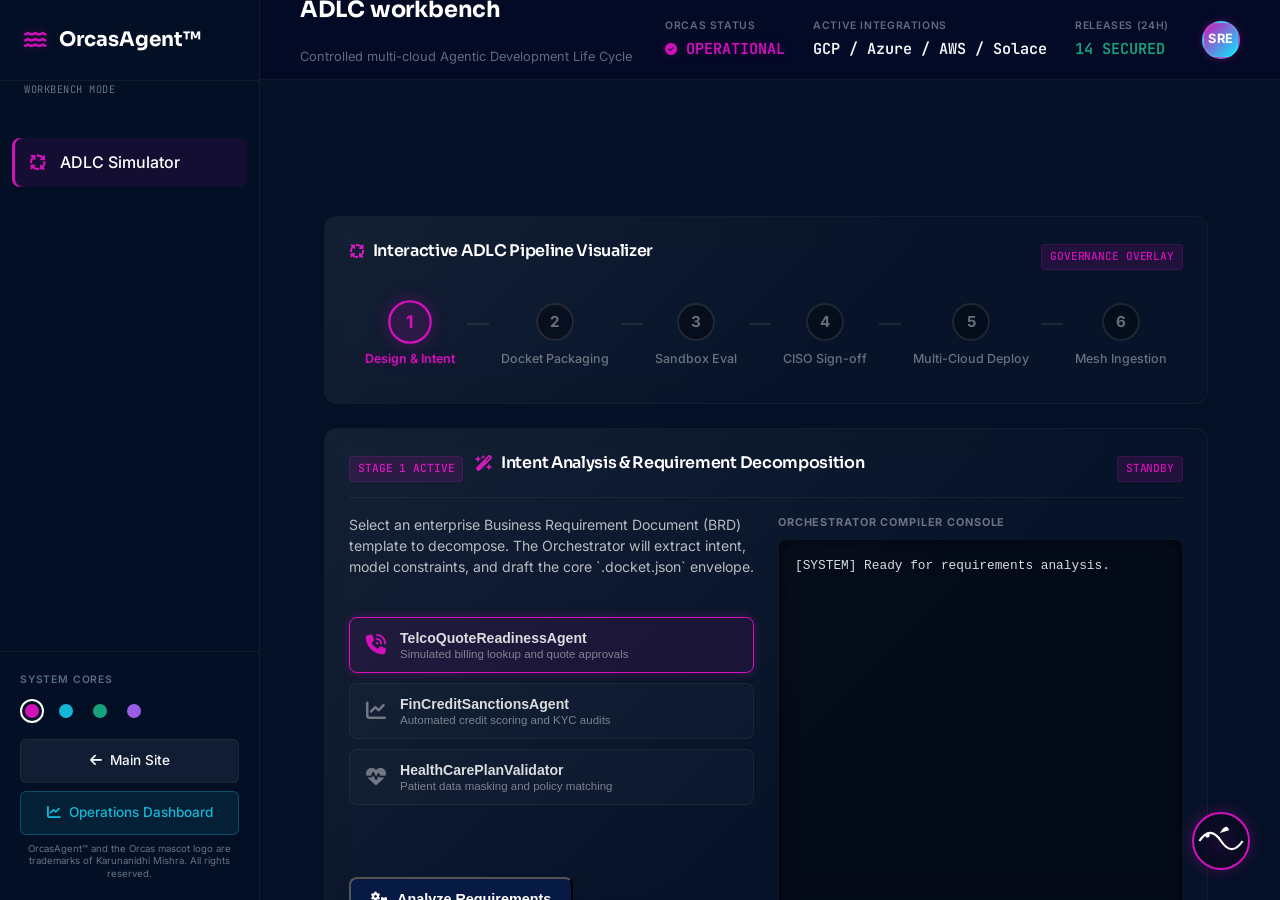
==== adlc.html @ 0b39aa88 "feat: decouple ADLC into dedicated workbench page, restore 7-tab operational dashboard, streamline m" ====
<!DOCTYPE html>
<html lang="en">
<head>
    <meta charset="UTF-8">
    <meta name="viewport" content="width=device-width, initial-scale=1.0">
    <title>OrcasAgent&trade; | ADLC Lifecycle Workbench</title>
    <meta name="description" content="ADLC Lifecycle Workbench governed by OrcasAgent&trade;">
    
    <script type="application/ld+json">
    {
      "@context": "https://schema.org",
      "@type": "Brand",
      "name": "OrcasAgent",
      "logo": "https://orcasagent.ai/logo/orcas-cute.svg",
      "slogan": "Governed enterprise agent operations from intent to outcome.",
      "brand": {
        "@type": "Brand",
        "name": "OrcasAgent"
      },
      "award": "Trademark claimed by Karunanidhi Mishra",
      "proprietaryName": "OrcasAgent",
      "owner": {
        "@type": "Person",
        "name": "Karunanidhi Mishra",
        "address": {
          "@type": "PostalAddress",
          "streetAddress": "1713 Pelha Dr",
          "addressLocality": "Aubrey",
          "addressRegion": "TX",
          "postalCode": "76227",
          "addressCountry": "US"
        }
      }
    }
    </script>
    <!-- Preconnect for Performance Optimization -->
    <link rel="preconnect" href="https://fonts.googleapis.com">
    <link rel="preconnect" href="https://fonts.gstatic.com" crossorigin>
    <link href="https://fonts.googleapis.com/css2?family=Inter:wght@300;400;500;600;700&family=JetBrains+Mono:wght@400;500;600&family=Sora:wght@400;500;600;700&display=swap" rel="stylesheet">
    
    <!-- Style Sheets -->
    <link rel="stylesheet" href="styles.css">
    <link rel="stylesheet" href="dashboard.css">
    
    <!-- FontAwesome Icons for Dashboard Navigation -->
    <link rel="stylesheet" href="https://cdnjs.cloudflare.com/ajax/libs/font-awesome/6.4.0/css/all.min.css">
</head>
<body class="dashboard-body theme-cyberpunk">
    
    <!-- Dashboard Layout Grid -->
    <div class="dashboard-layout">
        
        <!-- Sidebar overlay for mobile dismissal -->
        <div class="sidebar-overlay" id="sidebar-overlay"></div>
        
        <!-- Global Sidebar (Left) -->
        <nav class="dashboard-sidebar" id="dashboard-sidebar">
            <div class="sidebar-brand">
                <i class="fa-solid fa-water animate-pulse"></i>
                <span>OrcasAgent&trade;</span>
            </div>
            
            <div class="sidebar-context-label" style="padding: 0 1.5rem; font-size: 0.65rem; color: #6b7280; font-family: var(--font-mono); letter-spacing: 0.05em; margin-bottom: 1rem; text-transform: uppercase;">WORKBENCH MODE</div>

            <ul class="sidebar-nav">
                <li class="nav-item active" data-tab="adlc">
                    <i class="fa-solid fa-arrows-spin animate-spin-slow"></i>
                    <span>ADLC Simulator</span>
                </li>
            </ul>

            <div class="sidebar-footer">
                <div class="theme-selector-label">SYSTEM CORES</div>
                <div class="theme-selector">
                    <button class="theme-btn active" data-theme="theme-cyberpunk" title="Cyberpunk"><span style="background: #D112BA"></span></button>
                    <button class="theme-btn" data-theme="theme-azure" title="Azure"><span style="background: #12B8D7"></span></button>
                    <button class="theme-btn" data-theme="theme-emerald" title="Emerald"><span style="background: #16A37B"></span></button>
                    <button class="theme-btn" data-theme="theme-twilight" title="Twilight"><span style="background: #9B5DE5"></span></button>
                </div>
                <a href="index.html" class="btn-return" style="margin-bottom: 0.5rem;"><i class="fa-solid fa-arrow-left"></i> Main Site</a>
                <a href="dashboard.html" class="btn-return" style="margin-bottom: 0.5rem; background: rgba(18, 184, 215, 0.1); border-color: rgba(18, 184, 215, 0.3); color: var(--color-cyan-500) !important;"><i class="fa-solid fa-chart-line"></i> Operations Dashboard</a>
                <div style="font-size: 0.6rem; color: #6b7280; text-align: center; margin-top: 0.5rem; line-height: 1.3;">
                    OrcasAgent™ and the Orcas mascot logo are trademarks of Karunanidhi Mishra. All rights reserved.
                </div>
            </div>
        </nav>

        <!-- Main Content Area -->
        <main class="dashboard-main">
            
            <!-- Telemetry Header -->
            <header class="dashboard-header">
                <div class="header-left-group">
                    <!-- Hamburger toggle button for mobile/tablet drawer -->
                    <button class="sidebar-toggle" id="sidebar-toggle-btn" aria-label="Toggle Navigation Menu">
                        <i class="fa-solid fa-bars"></i>
                    </button>
                    
                    <div class="header-title">
                        <h1 id="active-tab-title">ADLC workbench</h1>
                        <p id="active-tab-desc">Controlled multi-cloud Agentic Development Life Cycle</p>
                    </div>
                </div>
                
                <div class="telemetry-ticker">
                    <div class="ticker-item">
                        <span class="ticker-label">ORCAS STATUS</span>
                        <span class="ticker-value text-glow-cyan" id="orcas-status-indicator"><i class="fa-solid fa-circle-check animate-pulse"></i> OPERATIONAL</span>
                    </div>
                    <div class="ticker-item hide-on-mobile">
                        <span class="ticker-label">ACTIVE INTEGRATIONS</span>
                        <span class="ticker-value">GCP / Azure / AWS / Solace</span>
                    </div>
                    <div class="ticker-item">
                        <span class="ticker-label">RELEASES (24H)</span>
                        <span class="ticker-value text-green" style="color: var(--color-green-500);">14 SECURED</span>
                    </div>
                </div>
                
                <div class="header-profile">
                    <div class="profile-avatar">SRE</div>
                </div>
            </header>

            <!-- Tab Contents Container -->
            <div class="dashboard-content-wrapper">
                
                <!-- Main Simulator Section -->
                <section id="tab-adlc" class="tab-pane active">
                    <div class="adlc-layout">
                        
                        <!-- Top: The Pipeline Progress Tracker -->
                        <div class="widget card-glass adlc-pipeline-widget" style="margin-bottom: 24px;">
                            <div class="widget-header">
                                <h3><i class="fa-solid fa-arrows-spin"></i> Interactive ADLC Pipeline Visualizer</h3>
                                <span class="badge">Governance overlay</span>
                            </div>
                            <div class="widget-body">
                                <div class="adlc-pipeline-visualizer">
                                    <div class="pipeline-step active" data-step="1">
                                        <div class="step-num-circle">1</div>
                                        <span class="step-title-text">Design & Intent</span>
                                    </div>
                                    <div class="pipeline-connector-line"></div>
                                    <div class="pipeline-step" data-step="2">
                                        <div class="step-num-circle">2</div>
                                        <span class="step-title-text">Docket Packaging</span>
                                    </div>
                                    <div class="pipeline-connector-line"></div>
                                    <div class="pipeline-step" data-step="3">
                                        <div class="step-num-circle">3</div>
                                        <span class="step-title-text">Sandbox Eval</span>
                                    </div>
                                    <div class="pipeline-connector-line"></div>
                                    <div class="pipeline-step" data-step="4">
                                        <div class="step-num-circle">4</div>
                                        <span class="step-title-text">CISO Sign-off</span>
                                    </div>
                                    <div class="pipeline-connector-line"></div>
                                    <div class="pipeline-step" data-step="5">
                                        <div class="step-num-circle">5</div>
                                        <span class="step-title-text">Multi-Cloud Deploy</span>
                                    </div>
                                    <div class="pipeline-connector-line"></div>
                                    <div class="pipeline-step" data-step="6">
                                        <div class="step-num-circle">6</div>
                                        <span class="step-title-text">Mesh Ingestion</span>
                                    </div>
                                </div>
                            </div>
                        </div>

                        <!-- Bottom: Interactive Panel Workspace -->
                        <div class="adlc-workspace-panel widget card-glass">
                            <div class="widget-header" style="border-bottom: 1px solid rgba(255,255,255,0.05); padding-bottom: 12px; margin-bottom: 16px;">
                                <div class="workspace-panel-title-group">
                                    <span class="badge text-glow-cyan" id="adlc-workspace-badge">STAGE 1 ACTIVE</span>
                                    <h3 id="adlc-workspace-title"><i class="fa-solid fa-wand-magic-sparkles"></i> Intent Analysis & Requirement Decomposition</h3>
                                </div>
                                <span class="badge" id="adlc-stage-status-indicator">STANDBY</span>
                            </div>
                            
                            <div class="widget-body adlc-workspace-content-body">
                                
                                <!-- Step 1 Panel -->
                                <div class="adlc-step-panel" id="adlc-panel-1">
                                    <div class="adlc-panel-grid">
                                        <div class="panel-left">
                                            <p class="panel-instructions">
                                                Select an enterprise Business Requirement Document (BRD) template to decompose. The Orchestrator will extract intent, model constraints, and draft the core `.docket.json` envelope.
                                            </p>
                                            <div class="brd-template-selector">
                                                <button class="brd-btn active" data-brd="telco">
                                                    <i class="fa-solid fa-phone-volume"></i>
                                                    <div>
                                                        <span class="brd-name">TelcoQuoteReadinessAgent</span>
                                                        <span class="brd-desc">Simulated billing lookup and quote approvals</span>
                                                    </div>
                                                </button>
                                                <button class="brd-btn" data-brd="finance">
                                                    <i class="fa-solid fa-chart-line"></i>
                                                    <div>
                                                        <span class="brd-name">FinCreditSanctionsAgent</span>
                                                        <span class="brd-desc">Automated credit scoring and KYC audits</span>
                                                    </div>
                                                </button>
                                                <button class="brd-btn" data-brd="healthcare">
                                                    <i class="fa-solid fa-heart-pulse"></i>
                                                    <div>
                                                        <span class="brd-name">HealthCarePlanValidator</span>
                                                        <span class="brd-desc">Patient data masking and policy matching</span>
                                                    </div>
                                                </button>
                                            </div>
                                            <button class="btn-primary adlc-action-btn" id="btn-adlc-analyze">
                                                <i class="fa-solid fa-gears animate-spin-slow"></i> Analyze Requirements
                                            </button>
                                        </div>
                                        <div class="panel-right">
                                            <span class="console-label">ORCHESTRATOR COMPILER CONSOLE</span>
                                            <div class="adlc-console" id="adlc-console-1">
                                                <span class="line text-muted">[SYSTEM] Ready for requirements analysis.</span>
                                            </div>
                                        </div>
                                    </div>
                                </div>

                                <!-- Step 2 Panel -->
                                <div class="adlc-step-panel hidden" id="adlc-panel-2">
                                    <div class="adlc-panel-grid">
                                        <div class="panel-left">
                                            <p class="panel-instructions">
                                                Inspect the generated declarative **`.docket.json`** manifest. This manifest defines strict runtime constraints, authorized LLMs, and least-privilege capability tools.
                                            </p>
                                            <div class="docket-structure-viewer">
                                                <div class="docket-field-item" title="Unique contract identifier">
                                                    <span class="f-key">"docket_id":</span>
                                                    <span class="f-val text-glow-cyan" id="docket-id-val">"DCK-TELCO-7105"</span>
                                                </div>
                                                <div class="docket-field-item" title="Assigned secure execution account">
                                                    <span class="f-key">"workload_identity":</span>
                                                    <span class="f-val" id="docket-sa-val">"sa-telco-readiness@nsam-prod.iam"</span>
                                                </div>
                                                <div class="docket-field-item" title="Immutable boundary definitions">
                                                    <span class="f-key">"least_privilege_tools":</span>
                                                    <span class="f-val" id="docket-tools-val">["sim_billing_lookup", "check_catalog_inventory"]</span>
                                                </div>
                                                <div class="docket-field-item" title="Model binding parameters">
                                                    <span class="f-key">"authorized_llm":</span>
                                                    <span class="f-val" id="docket-llm-val">"gemini-2.5-flash@enterprise"</span>
                                                </div>
                                                <div class="docket-field-item" title="Budget constraints">
                                                    <span class="f-key">"token_budget_limit":</span>
                                                    <span class="f-val">500000 / hour</span>
                                                </div>
                                            </div>
                                            <div class="docket-security-badge" style="margin-top: 16px;">
                                                <i class="fa-solid fa-lock text-glow-cyan"></i>
                                                <span>Boundary locked. Awaiting sandbox verification evidence.</span>
                                            </div>
                                            <button class="btn-primary adlc-action-btn" id="btn-adlc-goto-sandbox" style="margin-top: 16px;">
                                                <i class="fa-solid fa-arrow-right"></i> Proceed to Sandbox
                                            </button>
                                        </div>
                                        <div class="panel-right">
                                            <span class="console-label">RAW DOCKET PARSER</span>
                                            <div class="adlc-console code-syntax" id="adlc-docket-code-view">
                                                <!-- Hydrated dynamically -->
                                            </div>
                                        </div>
                                    </div>
                                </div>

                                <!-- Step 3 Panel -->
                                <div class="adlc-step-panel hidden" id="adlc-panel-3">
                                    <div class="adlc-panel-grid">
                                        <div class="panel-left">
                                            <p class="panel-instructions">
                                                Spin up the agent container inside a hermetically sealed, resource-bounded **Docker/gVisor sandbox**. Execute automated safety rubrics and regression smoke testing.
                                            </p>
                                            <div class="eval-metrics-group">
                                                <div class="eval-progress-bar-wrapper">
                                                    <span class="eval-progress-label">SAFETY & PROMPT INJECTION SHIELD</span>
                                                    <div class="eval-track"><div class="eval-fill" id="eval-fill-safety" style="width: 0%;"></div></div>
                                                </div>
                                                <div class="eval-progress-bar-wrapper">
                                                    <span class="eval-progress-label">FUNCTIONAL SMOKE LOOPS</span>
                                                    <div class="eval-track"><div class="eval-fill" id="eval-fill-smoke" style="width: 0%;"></div></div>
                                                </div>
                                                <div class="eval-progress-bar-wrapper">
                                                    <span class="eval-progress-label">LATENCY & PERFORMANCE COMPLIANCE</span>
                                                    <div class="eval-track"><div class="eval-fill" id="eval-fill-latency" style="width: 0%;"></div></div>
                                                </div>
                                            </div>
                                            <button class="btn-primary adlc-action-btn" id="btn-adlc-eval">
                                                <i class="fa-solid fa-vial"></i> Launch Sandbox & Evals
                                            </button>
                                        </div>
                                        <div class="panel-right">
                                            <span class="console-label">SANDBOX EVALUATION TERMINAL LOGS</span>
                                            <div class="adlc-console" id="adlc-console-3">
                                                <span class="line text-muted">[SYSTEM] Sandbox idle. Awaiting test initiation.</span>
                                            </div>
                                        </div>
                                    </div>
                                </div>

                                <!-- Step 4 Panel -->
                                <div class="adlc-step-panel hidden" id="adlc-panel-4">
                                    <div class="adlc-panel-grid">
                                        <div class="panel-left">
                                            <p class="panel-instructions">
                                                Promote validated Sandbox Evidence to the **CISO Audit Desk**. Sign with your private key to cryptographically seal the `.docket.json` and generate the deployment wrapper.
                                            </p>
                                            <div class="signature-pad-container">
                                                <div class="sig-header-row">
                                                    <span>ECDSA SHA-256 SIGNATURE PAD</span>
                                                    <span class="badge text-glow-cyan">AUTHORIZED IDENTITY</span>
                                                </div>
                                                <input type="text" class="sig-input" id="adlc-signature-name" placeholder="Type name (e.g. Karunanidhi Mishra) to sign">
                                                <div class="sig-canvas-mock">
                                                    <div id="sig-wave-animation" class="wave-lines"></div>
                                                    <span class="sig-placeholder-text" id="sig-placeholder">Awaiting signature...</span>
                                                    <div class="sig-stamp hidden" id="sig-stamp-seal">
                                                        <i class="fa-solid fa-shield-check"></i> SEALS APPROVED
                                                    </div>
                                                </div>
                                            </div>
                                            <button class="btn-primary adlc-action-btn" id="btn-adlc-sign" disabled>
                                                <i class="fa-solid fa-signature"></i> CISO Authorize & Seal
                                            </button>
                                        </div>
                                        <div class="panel-right">
                                            <span class="console-label">LEDGER AUDIT LOGS</span>
                                            <div class="adlc-console" id="adlc-console-4">
                                                <span class="line text-muted">[SYSTEM] Awaiting signature. Audit trail initialized.</span>
                                            </div>
                                        </div>
                                    </div>
                                </div>

                                <!-- Step 5 Panel -->
                                <div class="adlc-step-panel hidden" id="adlc-panel-5">
                                    <div class="adlc-panel-grid">
                                        <div class="panel-left">
                                            <p class="panel-instructions">
                                                Consume your existing enterprise Infrastructure-as-Code (IaC) and cloud setups. Select your target cloud provider to compile pre-approved Terraform variables or Helm value charts.
                                            </p>
                                            <div class="cloud-provider-grid">
                                                <button class="cloud-btn active" data-cloud="gcp">
                                                    <i class="fa-brands fa-google"></i>
                                                    <span>Google Cloud (GKE)</span>
                                                </button>
                                                <button class="cloud-btn" data-cloud="azure">
                                                    <i class="fa-brands fa-microsoft" style="color: #00A4EF"></i>
                                                    <span>Azure (AKS)</span>
                                                </button>
                                                <button class="cloud-btn" data-cloud="aws">
                                                    <i class="fa-brands fa-aws" style="color: #FF9900"></i>
                                                    <span>AWS (EKS Fargate)</span>
                                                </button>
                                                <button class="cloud-btn" data-cloud="hybrid">
                                                    <i class="fa-solid fa-network-wired"></i>
                                                    <span>Hybrid (Rancher)</span>
                                                </button>
                                            </div>
                                            <div class="cloud-integration-notes" id="cloud-integration-summary">
                                                <!-- Populated dynamically -->
                                            </div>
                                            <button class="btn-primary adlc-action-btn" id="btn-adlc-deploy">
                                                <i class="fa-solid fa-cloud-arrow-up"></i> Generate IaC & Promote
                                            </button>
                                        </div>
                                        <div class="panel-right">
                                            <span class="console-label" id="iac-viewer-label">GENERATED IaC METADATA (agent.tfvars.json)</span>
                                            <div class="adlc-console code-syntax" id="adlc-iac-code-view">
                                                <!-- Hydrated dynamically -->
                                            </div>
                                        </div>
                                    </div>
                                </div>

                                <!-- Step 6 Panel -->
                                <div class="adlc-step-panel hidden" id="adlc-panel-6">
                                    <div class="adlc-panel-grid" style="grid-template-columns: 1fr;">
                                        <div class="mesh-sync-wrapper">
                                            <div class="mesh-sync-radar">
                                                <div class="radar-ping"></div>
                                                <div class="radar-ring"></div>
                                                <div class="radar-ring delay-1"></div>
                                                <div class="radar-ring delay-2"></div>
                                                <i class="fa-solid fa-arrows-spin radar-icon animate-spin-slow"></i>
                                            </div>
                                            <h4 class="mesh-sync-title">Attestation & Mesh Synchronization Active</h4>
                                            <p class="panel-instructions" style="text-align: center; max-width: 450px; margin: 12px auto 0;">
                                                Your agent is emitting active cryptographic heartbeats. The NSAM Event Broker (Solace) has validated the signature, registered the capability cards in `webui_gateway.db`, and synchronized the live Mesh Window Topology!
                                            </p>
                                        </div>
                                        <div class="widget-body" style="padding: 0; margin-top: 24px;">
                                            <span class="console-label">SOLACE EVENT BROKER REGISTRY LOGS</span>
                                            <div class="adlc-console" id="adlc-console-6" style="max-height: 180px;">
                                                <span class="line text-muted">[SYSTEM] Listening on topic: "nsam/deployment/registry"</span>
                                            </div>
                                        </div>
                                        <button class="btn-primary adlc-action-btn" id="btn-adlc-complete" style="margin: 24px auto 0; max-width: 250px;">
                                            <i class="fa-solid fa-circle-check"></i> Complete ADLC Release
                                        </button>
                                    </div>
                                </div>

                            </div>
                        </div>

                    </div>
                </section>

            </div>
        </main>
        
        <!-- SRE Orca Guidance Companion -->
        <div id="orca-companion" class="sre-companion">
            <div class="companion-bubble hidden" id="companion-bubble">
                <div class="bubble-header">
                    <span class="bubble-title"><i class="fa-solid fa-robot"></i> OrcasAgent&trade; SRE Insight</span>
                    <button class="bubble-close" id="btn-companion-close"><i class="fa-solid fa-xmark"></i></button>
                </div>
                <div class="bubble-content" id="companion-text">
                    Monitoring system telemetry. All core sqlite databases mapped. Click me to cycle through AI-intrinsic insights.
                </div>
            </div>
            <div class="companion-avatar" id="companion-avatar" title="OrcasAgent™ SRE Companion">
                <!-- Inline SVG Orca -->
                <svg viewBox="0 0 100 100" class="orca-svg" width="60" height="60">
                    <path d="M10,50 Q30,20 50,50 T90,50" fill="none" stroke="currentColor" stroke-width="4" />
                    <circle cx="25" cy="40" r="4" fill="currentColor" />
                    <!-- Orcas Fin details -->
                    <path d="M48,35 Q60,15 65,30 Z" fill="currentColor" />
                    <!-- Water Blowhole spray -->
                    <path d="M25,30 Q25,10 20,8 M25,30 Q28,10 32,12" fill="none" stroke="var(--glow-cyan, #12B8D7)" stroke-width="2" class="spray-path" />
                </svg>
            </div>
        </div>

    </div>

    <!-- Standalone ADLC Scripts -->
    <script src="adlc.js"></script>
</body>
</html>
---- styles.css ----
/* ==========================================================================
   OrcasAgent Premium Design System & UI/UX Engine (Vanilla CSS)
   ========================================================================== */

/* Import Google Fonts - Premium geometric typography and code labels */
@import url('https://fonts.googleapis.com/css2?family=Inter:wght@300;400;500;600;700&family=JetBrains+Mono:wght@400;500;600&family=Sora:wght@400;500;600;700&display=swap');

:root {
    /* Exact Color Tokens from Design System */
    --color-navy-900: #071A44;
    --color-ink-950: #041026;
    --color-white: #FFFFFF;
    --color-cloud-50: #F6F8FC;
    --color-border-200: #D8E1F0;
    --color-cyan-500: #12B8D7;
    --color-green-500: #16A37B;
    --color-amber-500: #E9A11B;
    --color-red-500: #D64545;
    --color-slate-600: #5E6B82;

    /* Extra Premium Theme Tokens */
    --color-navy-800: #0c255c;
    --color-navy-700: #12316e;
    --color-border-dark: rgba(216, 225, 240, 0.1);
    --color-card-bg-dark: rgba(7, 26, 68, 0.45);
    
    /* Neon Glowing Backlights */
    --glow-cyan: rgba(18, 184, 215, 0.35);
    --glow-green: rgba(22, 163, 123, 0.3);
    --glow-purple: rgba(188, 52, 250, 0.3);
    
    /* Layout Variables */
    --max-width: 1400px;
    --font-heading: 'Sora', 'Inter', -apple-system, BlinkMacSystemFont, "Segoe UI", Roboto, sans-serif;
    --font-body: 'Inter', -apple-system, BlinkMacSystemFont, "Segoe UI", Roboto, sans-serif;
    --font-mono: 'JetBrains Mono', 'IBM Plex Mono', monospace;
    
    /* Transitions (Cubic-bezier for premium micro-interactions) */
    --transition-fast: 0.2s cubic-bezier(0.25, 1, 0.5, 1);
    --transition-medium: 0.45s cubic-bezier(0.25, 1, 0.5, 1);
    --transition-slow: 0.8s cubic-bezier(0.25, 1, 0.5, 1);
}

/* ==========================================================================
   Base Styles & Scrollbar Customization
   ========================================================================== */
* {
    box-sizing: border-box;
    margin: 0;
    padding: 0;
}

html {
    scroll-behavior: smooth;
    font-size: 16px;
    -webkit-font-smoothing: antialiased;
    -moz-osx-font-smoothing: grayscale;
}

body {
    font-family: var(--font-body);
    font-size: 1rem;
    line-height: 1.6;
    color: var(--color-navy-900);
    background-color: var(--color-white);
    overflow-x: hidden;
    transition: background-color var(--transition-medium), color var(--transition-fast);
}

body.dark-active {
    background-color: var(--color-ink-950);
    color: rgba(255, 255, 255, 0.85);
}

#ambient-particles-canvas {
    position: fixed;
    top: 0;
    left: 0;
    width: 100vw;
    height: 100vh;
    z-index: 0;
    pointer-events: none;
    opacity: 0.4;
    mix-blend-mode: screen;
    transition: opacity var(--transition-slow);
}

body.dark-active #ambient-particles-canvas {
    opacity: 0.8;
}

/* Custom Scrollbar - Blends with deep ink */
::-webkit-scrollbar {
    width: 8px;
    height: 8px;
}

::-webkit-scrollbar-track {
    background: var(--color-cloud-50);
}

body.dark-active ::-webkit-scrollbar-track {
    background: var(--color-ink-950);
}

::-webkit-scrollbar-thumb {
    background: var(--color-border-200);
    border-radius: 4px;
}

body.dark-active ::-webkit-scrollbar-thumb {
    background: var(--color-navy-800);
}

::-webkit-scrollbar-thumb:hover {
    background: var(--color-cyan-500);
}

/* Typography Rules */
h1, h2, h3, h4, h5, h6 {
    font-family: var(--font-heading);
    color: var(--color-navy-900);
    font-weight: 600;
    line-height: 1.25;
    letter-spacing: -0.02em;
}

body.dark-active h1, body.dark-active h2, body.dark-active h3, body.dark-active h4 {
    color: var(--color-white);
}

h1 {
    font-size: 3rem;
    margin-bottom: 1.5rem;
}

h2 {
    font-size: 2.25rem;
    margin-bottom: 1.25rem;
}

h3 {
    font-size: 1.45rem;
    margin-bottom: 0.75rem;
}

p {
    margin-bottom: 1rem;
    color: var(--color-slate-600);
    transition: color var(--transition-fast);
}

body.dark-active p {
    color: rgba(216, 225, 240, 0.7);
}

p.lead {
    font-size: 1.125rem;
    color: var(--color-slate-600);
    line-height: 1.65;
}

body.dark-active p.lead {
    color: rgba(216, 225, 240, 0.75);
}

code, pre, .mono {
    font-family: var(--font-mono);
    font-size: 0.875rem;
}

pre {
    padding: 1rem;
    background-color: var(--color-ink-950);
    color: var(--color-white);
    border-radius: 6px;
    overflow-x: auto;
    border: 1px solid var(--color-border-dark);
}

a {
    color: var(--color-cyan-500);
    text-decoration: none;
    transition: var(--transition-fast);
}

a:hover {
    color: var(--color-navy-900);
}

body.dark-active a:hover {
    color: var(--color-white);
}

/* ==========================================================================
   Header and Sticky Glassmorphism Navigation
   ========================================================================== */
.header-wrapper {
    position: sticky;
    top: 0;
    z-index: 1000;
    width: 100%;
    background-color: rgba(255, 255, 255, 0.8);
    backdrop-filter: blur(20px) saturate(180%);
    border-bottom: 1px solid var(--color-border-200);
    transition: var(--transition-medium);
}

body.dark-active .header-wrapper {
    background-color: rgba(4, 16, 38, 0.8);
    border-bottom: 1px solid var(--color-border-dark);
}

.header-container {
    max-width: var(--max-width);
    margin: 0 auto;
    padding: 0.75rem 1.5rem;
    display: flex;
    align-items: center;
    justify-content: space-between;
}

.logo-group {
    display: flex;
    align-items: center;
    gap: 0.75rem;
}

.logo-symbol {
    width: 34px;
    height: 34px;
    display: flex;
    align-items: center;
    justify-content: center;
    background-color: var(--color-navy-900);
    border-radius: 6px;
    color: var(--color-cyan-500);
    font-weight: 700;
    font-family: var(--font-heading);
    font-size: 1.15rem;
    box-shadow: 0 0 15px var(--glow-cyan);
    border: 1px solid var(--glow-cyan);
    transition: var(--transition-medium);
}

.logo-symbol:hover {
    transform: rotate(15deg);
    box-shadow: 0 0 20px var(--color-cyan-500);
}

body.dark-active .logo-symbol {
    background-color: var(--color-ink-950);
}

.logo-text {
    font-family: var(--font-heading);
    font-weight: 700;
    font-size: 1.35rem;
    color: var(--color-navy-900);
    letter-spacing: -0.03em;
}

body.dark-active .logo-text {
    color: var(--color-white);
}

.logo-tag {
    font-size: 0.65rem;
    font-family: var(--font-mono);
    text-transform: uppercase;
    background-color: var(--color-cloud-50);
    border: 1px solid var(--color-border-200);
    padding: 2px 6px;
    border-radius: 4px;
    color: var(--color-slate-600);
    letter-spacing: 0.05em;
}

body.dark-active .logo-tag {
    background-color: rgba(255, 255, 255, 0.05);
    border-color: var(--color-border-dark);
    color: var(--color-cyan-500);
}

.main-nav {
    display: flex;
    align-items: center;
    gap: 1.5rem;
}

.nav-link {
    color: var(--color-slate-600);
    font-family: var(--font-body);
    font-weight: 500;
    font-size: 0.9rem;
    padding: 0.5rem 0.25rem;
    border-bottom: 2px solid transparent;
    transition: var(--transition-fast);
}

.nav-link:hover, .nav-link.active {
    color: var(--color-navy-900);
    border-bottom-color: var(--color-cyan-500);
}

body.dark-active .nav-link {
    color: var(--color-border-200);
}

body.dark-active .nav-link:hover, body.dark-active .nav-link.active {
    color: var(--color-white);
    border-bottom-color: var(--color-cyan-500);
}

.nav-actions {
    display: flex;
    align-items: center;
    gap: 1rem;
}

/* ==========================================================================
   Buttons and Form Controls
   ========================================================================== */
.btn {
    display: inline-flex;
    align-items: center;
    justify-content: center;
    gap: 0.5rem;
    font-family: var(--font-body);
    font-weight: 600;
    font-size: 0.875rem;
    padding: 0.65rem 1.35rem;
    border-radius: 6px;
    border: 1px solid transparent;
    cursor: pointer;
    transition: var(--transition-fast);
    text-align: center;
    will-change: transform, box-shadow;
}

.btn-primary {
    background-color: var(--color-navy-900);
    color: var(--color-white);
    box-shadow: 0 4px 15px rgba(7, 26, 68, 0.12);
}

body.dark-active .btn-primary {
    background-color: var(--color-cyan-500);
    color: var(--color-ink-950);
}

.btn-primary:hover {
    background-color: var(--color-cyan-500);
    color: var(--color-navy-900);
    transform: translateY(-2px);
    box-shadow: 0 6px 20px rgba(12, 184, 215, 0.35);
}

body.dark-active .btn-primary:hover {
    background-color: var(--color-white);
    color: var(--color-ink-950);
    box-shadow: 0 6px 20px rgba(255, 255, 255, 0.25);
}

.btn-secondary {
    background-color: var(--color-white);
    color: var(--color-navy-900);
    border-color: var(--color-border-200);
}

.btn-secondary:hover {
    background-color: var(--color-cloud-50);
    border-color: var(--color-navy-900);
    transform: translateY(-2px);
}

body.dark-active .btn-secondary {
    background-color: rgba(255, 255, 255, 0.05);
    color: var(--color-white);
    border-color: var(--color-border-dark);
}

body.dark-active .btn-secondary:hover {
    background-color: rgba(255, 255, 255, 0.1);
    border-color: var(--color-cyan-500);
}

.badge {
    display: inline-flex;
    align-items: center;
    gap: 4px;
    font-family: var(--font-mono);
    font-size: 0.725rem;
    font-weight: 600;
    padding: 2px 8px;
    border-radius: 20px;
    text-transform: uppercase;
    letter-spacing: 0.02em;
}

.badge-proof {
    background-color: rgba(22, 163, 123, 0.1);
    color: var(--color-green-500);
    border: 1px solid rgba(22, 163, 123, 0.25);
}

.badge-validated {
    background-color: rgba(18, 184, 215, 0.1);
    color: var(--color-cyan-500);
    border: 1px solid rgba(18, 184, 215, 0.25);
}

.badge-roadmap {
    background-color: rgba(233, 161, 27, 0.1);
    color: var(--color-amber-500);
    border: 1px solid rgba(233, 161, 27, 0.25);
}

.badge-risk {
    background-color: rgba(214, 69, 69, 0.1);
    color: var(--color-red-500);
    border: 1px solid rgba(214, 69, 69, 0.25);
}

/* ==========================================================================
   Banding, Spacing and Section Layouts
   ========================================================================== */
section {
    padding: 6rem 1.5rem;
    width: 100%;
    position: relative;
    overflow: hidden;
}

.container {
    max-width: var(--max-width);
    margin: 0 auto;
    position: relative;
    z-index: 10;
}

.section-header {
    max-width: 780px;
    margin-bottom: 3.5rem;
}

.section-header h2 {
    font-size: 2.5rem;
    color: var(--color-navy-900);
}

.section-header p {
    font-size: 1.15rem;
}

/* Alternating Page Banding Colors */
.band-white {
    background-color: var(--color-white);
}

body.dark-active .band-white {
    background-color: var(--color-ink-950);
}

.band-cloud {
    background-color: var(--color-cloud-50);
}

body.dark-active .band-cloud {
    background-color: rgba(7, 26, 68, 0.25);
}

.band-navy {
    background-color: var(--color-navy-900);
    color: rgba(255, 255, 255, 0.85);
}

.band-navy h1, .band-navy h2, .band-navy h3, .band-navy h4 {
    color: var(--color-white);
}

.band-navy p {
    color: rgba(255, 255, 255, 0.7);
}

.band-navy .section-header p {
    color: rgba(255, 255, 255, 0.75);
}

.band-ink {
    background-color: var(--color-ink-950);
    color: rgba(255, 255, 255, 0.85);
    border-bottom: 1px solid var(--color-border-dark);
}

.band-ink h1, .band-ink h2, .band-ink h3, .band-ink h4 {
    color: var(--color-white);
}

.band-ink p {
    color: rgba(216, 225, 240, 0.7);
}

/* ==========================================================================
   Aether Ambient Glow Backlights
   ========================================================================== */
.ambient-glow {
    position: absolute;
    width: 500px;
    height: 500px;
    border-radius: 50%;
    background: radial-gradient(circle, var(--glow-cyan) 0%, transparent 70%);
    filter: blur(80px);
    pointer-events: none;
    z-index: 1;
    opacity: 0.55;
    animation: floatGlow 15s infinite ease-in-out alternate;
}

@keyframes floatGlow {
    0% {
        transform: translate(0, 0) scale(1);
    }
    100% {
        transform: translate(80px, 40px) scale(1.15);
    }
}

.glow-top-right {
    top: -200px;
    right: -100px;
}

.glow-bottom-left {
    bottom: -200px;
    left: -100px;
}

/* ==========================================================================
   Section 1: Hero Section
   ========================================================================== */
.hero-grid {
    display: grid;
    grid-template-columns: 1.15fr 0.85fr;
    gap: 4rem;
    align-items: center;
}

.hero-content h1 {
    font-size: 3.5rem;
    font-weight: 700;
    line-height: 1.15;
    margin-bottom: 1.5rem;
    letter-spacing: -0.035em;
    background: linear-gradient(135deg, var(--color-navy-900) 30%, var(--color-cyan-500) 100%);
    -webkit-background-clip: text;
    -webkit-text-fill-color: transparent;
}

body.dark-active .hero-content h1 {
    background: linear-gradient(135deg, var(--color-white) 40%, var(--color-cyan-500) 100%);
    -webkit-background-clip: text;
    -webkit-text-fill-color: transparent;
}

.hero-actions {
    display: flex;
    flex-wrap: wrap;
    gap: 1.25rem;
    margin-top: 2.25rem;
    margin-bottom: 2.25rem;
}

.hero-visual-container {
    position: relative;
    width: 100%;
    background: rgba(255, 255, 255, 0.45);
    border: 1px solid var(--color-border-200);
    border-radius: 8px;
    padding: 1.75rem;
    box-shadow: 0 15px 45px rgba(7, 26, 68, 0.03);
    backdrop-filter: blur(25px);
    transition: var(--transition-medium);
}

body.dark-active .hero-visual-container {
    background: rgba(7, 26, 68, 0.25);
    border-color: var(--color-border-dark);
    box-shadow: 0 20px 50px rgba(0, 0, 0, 0.35);
}

.diagram-caption {
    font-family: var(--font-mono);
    font-size: 0.725rem;
    text-transform: uppercase;
    letter-spacing: 0.05em;
    color: var(--color-slate-600);
    display: flex;
    align-items: center;
    justify-content: space-between;
    margin-top: 1.25rem;
    padding-top: 0.85rem;
    border-top: 1px solid var(--color-border-200);
}

body.dark-active .diagram-caption {
    border-top-color: var(--color-border-dark);
    color: rgba(216, 225, 240, 0.5);
}

/* ==========================================================================
   Section 2: Problem Split View
   ========================================================================== */
.problem-grid {
    display: grid;
    grid-template-columns: 1fr 1fr;
    gap: 3rem;
    margin-top: 1.5rem;
}

.problem-card {
    background: var(--color-white);
    border: 1px solid var(--color-border-200);
    border-radius: 8px;
    padding: 2.5rem;
    position: relative;
    box-shadow: 0 4px 15px rgba(7, 26, 68, 0.01);
    transition: var(--transition-medium);
    will-change: transform, box-shadow;
}

body.dark-active .problem-card {
    background-color: var(--color-card-bg-dark);
    border-color: var(--color-border-dark);
}

.problem-card:hover {
    transform: translateY(-4px);
    box-shadow: 0 12px 30px rgba(7, 26, 68, 0.05);
}

body.dark-active .problem-card:hover {
    box-shadow: 0 15px 40px rgba(0, 0, 0, 0.25);
}

.problem-card.unmanaged {
    border-top: 4px solid var(--color-red-500);
}

.problem-card.governed {
    border-top: 4px solid var(--color-cyan-500);
}

.problem-points {
    list-style: none;
    margin-top: 1.5rem;
}

.problem-points li {
    position: relative;
    padding-left: 2rem;
    margin-bottom: 1rem;
    font-size: 0.95rem;
    color: var(--color-slate-600);
}

body.dark-active .problem-points li {
    color: rgba(216, 225, 240, 0.7);
}

.problem-points li::before {
    content: "";
    position: absolute;
    left: 0;
    top: 0.45rem;
    width: 8px;
    height: 8px;
    border-radius: 50%;
}

.unmanaged .problem-points li::before {
    background-color: var(--color-red-500);
}

.governed .problem-points li::before {
    background-color: var(--color-green-500);
}

/* ==========================================================================
   Section 3: Platform Components Grid
   ========================================================================== */
.platform-grid {
    display: grid;
    grid-template-columns: repeat(auto-fit, minmax(220px, 1fr));
    gap: 1.5rem;
}

.component-card {
    background-color: var(--color-white);
    border: 1px solid var(--color-border-200);
    border-radius: 8px;
    padding: 2rem;
    transition: var(--transition-medium);
    display: flex;
    flex-direction: column;
    justify-content: space-between;
    min-height: 270px;
    will-change: transform, border-color, box-shadow;
}

body.dark-active .component-card {
    background-color: var(--color-card-bg-dark);
    border-color: var(--color-border-dark);
}

.component-card:hover {
    transform: translateY(-6px);
    border-color: var(--color-cyan-500);
    box-shadow: 0 12px 30px rgba(18, 184, 215, 0.15);
}

body.dark-active .component-card:hover {
    box-shadow: 0 15px 40px rgba(18, 184, 215, 0.2);
}

.component-icon {
    width: 44px;
    height: 44px;
    border-radius: 6px;
    display: flex;
    align-items: center;
    justify-content: center;
    margin-bottom: 1.5rem;
    font-size: 1.35rem;
    background-color: var(--color-cloud-50);
    color: var(--color-navy-900);
    border: 1px solid var(--color-border-200);
    transition: var(--transition-medium);
}

body.dark-active .component-icon {
    background-color: rgba(255, 255, 255, 0.03);
    color: var(--color-white);
    border-color: var(--color-border-dark);
}

.component-card:hover .component-icon {
    background-color: var(--color-navy-900);
    color: var(--color-cyan-500);
    border-color: var(--color-navy-900);
    transform: scale(1.05);
}

body.dark-active .component-card:hover .component-icon {
    background-color: var(--color-cyan-500);
    color: var(--color-ink-950);
    border-color: var(--color-cyan-500);
}

.component-card h3 {
    margin-bottom: 0.5rem;
    font-size: 1.25rem;
}

.component-card p {
    font-size: 0.9rem;
    margin-bottom: 1.5rem;
    flex-grow: 1;
}

.component-link {
    font-family: var(--font-mono);
    font-size: 0.725rem;
    font-weight: 600;
    text-transform: uppercase;
    letter-spacing: 0.05em;
    display: inline-flex;
    align-items: center;
    gap: 0.5rem;
    color: var(--color-cyan-500);
}

/* ==========================================================================
   Section 4: Interactive Operating Model Layout
   ========================================================================== */
.model-explorer {
    background: var(--color-white);
    border: 1px solid var(--color-border-200);
    border-radius: 8px;
    overflow: hidden;
    box-shadow: 0 8px 30px rgba(7, 26, 68, 0.02);
}

body.dark-active .model-explorer {
    background-color: var(--color-ink-950);
    border-color: var(--color-border-dark);
}

.model-steps-container {
    display: flex;
    overflow-x: auto;
    background-color: var(--color-cloud-50);
    border-bottom: 1px solid var(--color-border-200);
    padding: 0.5rem 0.5rem 0;
}

body.dark-active .model-steps-container {
    background-color: rgba(7, 26, 68, 0.2);
    border-bottom-color: var(--color-border-dark);
}

.model-step-btn {
    border: none;
    outline: none;
    background: transparent;
    padding: 1rem 1.5rem;
    font-family: var(--font-heading);
    font-size: 0.85rem;
    font-weight: 600;
    color: var(--color-slate-600);
    cursor: pointer;
    white-space: nowrap;
    border-bottom: 3px solid transparent;
    transition: var(--transition-fast);
    display: flex;
    flex-direction: column;
    align-items: center;
    gap: 4px;
}

body.dark-active .model-step-btn {
    color: rgba(216, 225, 240, 0.6);
}

.model-step-btn .step-num {
    font-family: var(--font-mono);
    font-size: 0.7rem;
    opacity: 0.6;
}

.model-step-btn:hover {
    color: var(--color-navy-900);
}

body.dark-active .model-step-btn:hover {
    color: var(--color-white);
}

.model-step-btn.active {
    color: var(--color-navy-900);
    border-bottom-color: var(--color-cyan-500);
    background-color: var(--color-white);
    border-top-left-radius: 6px;
    border-top-right-radius: 6px;
}

body.dark-active .model-step-btn.active {
    color: var(--color-cyan-500);
    background-color: var(--color-ink-950);
}

.model-step-panel {
    display: none;
    padding: 3rem;
    grid-template-columns: 1.2fr 0.8fr;
    gap: 3.5rem;
    align-items: center;
}

.model-step-panel.active {
    display: grid;
    animation: fadeReveal 0.4s ease-out;
}

@keyframes fadeReveal {
    from { opacity: 0; transform: translateY(8px); }
    to { opacity: 1; transform: translateY(0); }
}

.panel-content h3 {
    font-size: 1.75rem;
    margin-bottom: 1rem;
}

.panel-meta {
    list-style: none;
    margin-top: 1.75rem;
    border-top: 1px solid var(--color-border-200);
    padding-top: 1.75rem;
}

body.dark-active .panel-meta {
    border-top-color: var(--color-border-dark);
}

.panel-meta li {
    margin-bottom: 0.85rem;
    font-size: 0.95rem;
}

.panel-meta strong {
    font-family: var(--font-heading);
    color: var(--color-navy-900);
}

body.dark-active .panel-meta strong {
    color: var(--color-white);
}

.panel-graphic {
    background-color: var(--color-cloud-50);
    border: 1px solid var(--color-border-200);
    border-radius: 6px;
    padding: 1.75rem;
    min-height: 240px;
    display: flex;
    flex-direction: column;
    justify-content: center;
    position: relative;
    box-shadow: inset 0 2px 8px rgba(0,0,0,0.02);
}

body.dark-active .panel-graphic {
    background-color: rgba(7, 26, 68, 0.15);
    border-color: var(--color-border-dark);
}

/* ==========================================================================
   Section 5: OrcasAgent Core Architecture
   ========================================================================== */
.orcas-core-grid {
    display: grid;
    grid-template-columns: 1fr 1fr;
    gap: 4rem;
    align-items: center;
}

.capabilities-list {
    list-style: none;
    margin-top: 1.5rem;
}

.capabilities-list li {
    position: relative;
    padding-left: 2rem;
    margin-bottom: 1rem;
    font-size: 0.95rem;
}

.capabilities-list li strong {
    color: var(--color-navy-900);
}

body.dark-active .capabilities-list li strong {
    color: var(--color-white);
}

.capabilities-list li::before {
    content: "→";
    position: absolute;
    left: 0;
    color: var(--color-cyan-500);
    font-weight: bold;
}

.boundary-box {
    background: var(--color-cloud-50);
    border: 1px solid var(--color-border-200);
    border-radius: 8px;
    padding: 2.5rem;
}

body.dark-active .boundary-box {
    background-color: rgba(7, 26, 68, 0.2);
    border-color: var(--color-border-dark);
}

.boundary-split {
    display: grid;
    grid-template-columns: 1fr;
    gap: 1.5rem;
}

.boundary-card {
    padding: 1.25rem;
    border-radius: 6px;
    background-color: var(--color-white);
    border-left: 4px solid var(--color-border-200);
}

body.dark-active .boundary-card {
    background-color: var(--color-ink-950);
    border-color: var(--color-border-dark);
}

.boundary-card.do {
    border-left-color: var(--color-green-500);
}

.boundary-card.dont {
    border-left-color: var(--color-red-500);
}

.boundary-card h4 {
    font-size: 0.85rem;
    font-family: var(--font-mono);
    text-transform: uppercase;
    letter-spacing: 0.05em;
    margin-bottom: 0.5rem;
    color: var(--color-slate-600);
}

/* ==========================================================================
   Section 6: Second Brain Graph Visual (Luminous Dark Section)
   ========================================================================== */
.graph-explorer {
    display: grid;
    grid-template-columns: 1fr 1.15fr;
    gap: 4rem;
    align-items: center;
}

.graph-view-card {
    background-color: var(--color-ink-950);
    border: 1px solid var(--color-border-dark);
    border-radius: 8px;
    padding: 1.75rem;
    box-shadow: 0 15px 50px rgba(0, 0, 0, 0.45);
    min-height: 420px;
    display: flex;
    flex-direction: column;
    justify-content: space-between;
    background-image: radial-gradient(circle at 10% 10%, rgba(18, 184, 215, 0.05) 0%, transparent 50%);
}

.graph-node-details {
    background-color: rgba(255, 255, 255, 0.03);
    border: 1px solid var(--color-border-dark);
    padding: 1.5rem;
    border-radius: 6px;
    margin-top: 1.25rem;
    backdrop-filter: blur(5px);
}

.graph-node-details h4 {
    color: var(--color-white);
    font-family: var(--font-mono);
    font-size: 0.95rem;
    border-bottom: 1px solid var(--color-border-dark);
    padding-bottom: 0.5rem;
    margin-bottom: 0.75rem;
    display: flex;
    align-items: center;
    justify-content: space-between;
}

.graph-node-details p {
    font-size: 0.85rem;
    margin-bottom: 0;
    color: rgba(216, 225, 240, 0.8);
}

/* SVG graph interactive nodes style */
.svg-node {
    cursor: pointer;
}

.svg-node circle {
    transition: var(--transition-medium);
}

.svg-node:hover circle {
    stroke-width: 4px;
    filter: drop-shadow(0 0 10px var(--color-cyan-500));
}

.svg-node.selected circle {
    stroke-width: 4px;
    stroke: var(--color-cyan-500) !important;
}

/* ==========================================================================
   Section 7: Docket Live Work Record Viewer
   ========================================================================== */
.docket-layout {
    display: grid;
    grid-template-columns: 1.15fr 0.85fr;
    gap: 4rem;
    align-items: start;
}

.docket-paper {
    background-color: var(--color-white);
    border: 1px solid var(--color-border-200);
    border-radius: 8px;
    box-shadow: 0 15px 40px rgba(7, 26, 68, 0.04);
    overflow: hidden;
}

body.dark-active .docket-paper {
    background-color: var(--color-card-bg-dark);
    border-color: var(--color-border-dark);
    box-shadow: 0 15px 40px rgba(0,0,0,0.3);
}

.docket-header {
    background-color: var(--color-cloud-50);
    border-bottom: 1px solid var(--color-border-200);
    padding: 1.5rem 2rem;
    display: flex;
    justify-content: space-between;
    align-items: center;
}

body.dark-active .docket-header {
    background-color: rgba(7, 26, 68, 0.2);
    border-bottom-color: var(--color-border-dark);
}

.docket-stamp {
    font-family: var(--font-mono);
    font-size: 0.725rem;
    background-color: rgba(22, 163, 123, 0.1);
    color: var(--color-green-500);
    border: 1px solid var(--color-green-500);
    padding: 3px 10px;
    border-radius: 4px;
    text-transform: uppercase;
    font-weight: 600;
}

.docket-body {
    padding: 2.25rem;
}

.docket-section {
    margin-bottom: 1.85rem;
    border-bottom: 1px solid var(--color-cloud-50);
    padding-bottom: 1.25rem;
}

body.dark-active .docket-section {
    border-bottom-color: var(--color-border-dark);
}

.docket-section:last-child {
    margin-bottom: 0;
    border-bottom: none;
    padding-bottom: 0;
}

.docket-section h4 {
    font-size: 0.8rem;
    font-family: var(--font-mono);
    text-transform: uppercase;
    letter-spacing: 0.05em;
    color: var(--color-slate-600);
    margin-bottom: 0.5rem;
}

.docket-meta-grid {
    display: grid;
    grid-template-columns: 1fr 1fr;
    gap: 1.25rem;
}

.docket-meta-item {
    font-size: 0.9rem;
}

.docket-meta-item strong {
    color: var(--color-navy-900);
    font-family: var(--font-heading);
}

/* ==========================================================================
   Section 8: Private Mesh Map (Topology)
   ========================================================================== */
.mesh-layout {
    display: grid;
    grid-template-columns: 1.1fr 0.9fr;
    gap: 4rem;
    align-items: center;
}

.mesh-diagram-card {
    background-color: var(--color-white);
    border: 1px solid var(--color-border-200);
    border-radius: 8px;
    padding: 1.75rem;
    box-shadow: 0 10px 30px rgba(7, 26, 68, 0.01);
}

body.dark-active .mesh-diagram-card {
    background-color: var(--color-card-bg-dark);
    border-color: var(--color-border-dark);
}

.mesh-lanes-list {
    display: grid;
    grid-template-columns: 1fr;
    gap: 1.25rem;
    margin-top: 1.5rem;
}

.mesh-lane-card {
    background-color: var(--color-cloud-50);
    border: 1px solid var(--color-border-200);
    padding: 1.25rem;
    border-radius: 6px;
    font-size: 0.9rem;
}

body.dark-active .mesh-lane-card {
    background-color: rgba(7, 26, 68, 0.15);
    border-color: var(--color-border-dark);
}

.mesh-lane-card h4 {
    font-size: 1rem;
    margin-bottom: 0.35rem;
    color: var(--color-navy-900);
}

body.dark-active .mesh-lane-card h4 {
    color: var(--color-white);
}

/* ==========================================================================
   Section 9: Model Choice and Routing
   ========================================================================== */
.table-filter-bar {
    display: flex;
    align-items: center;
    justify-content: space-between;
    margin-bottom: 1.75rem;
    flex-wrap: wrap;
    gap: 1rem;
}

.table-filter-btn {
    border: 1px solid var(--color-border-200);
    background-color: var(--color-white);
    color: var(--color-slate-600);
    padding: 0.45rem 1.15rem;
    border-radius: 6px;
    font-family: var(--font-body);
    font-size: 0.8rem;
    font-weight: 500;
    cursor: pointer;
    transition: var(--transition-fast);
}

body.dark-active .table-filter-btn {
    background-color: var(--color-ink-950);
    border-color: var(--color-border-dark);
    color: rgba(216, 225, 240, 0.6);
}

.table-filter-btn:hover {
    color: var(--color-navy-900);
    border-color: var(--color-navy-900);
}

body.dark-active .table-filter-btn:hover {
    color: var(--color-white);
    border-color: var(--color-cyan-500);
}

.table-filter-btn.active {
    background-color: var(--color-navy-900);
    color: var(--color-white);
    border-color: var(--color-navy-900);
}

body.dark-active .table-filter-btn.active {
    background-color: var(--color-cyan-500);
    color: var(--color-ink-950);
    border-color: var(--color-cyan-500);
}

.table-container {
    background-color: var(--color-white);
    border: 1px solid var(--color-border-200);
    border-radius: 8px;
    overflow-x: auto;
    box-shadow: 0 4px 15px rgba(7, 26, 68, 0.01);
}

body.dark-active .table-container {
    background-color: var(--color-card-bg-dark);
    border-color: var(--color-border-dark);
}

.technical-table {
    width: 100%;
    border-collapse: collapse;
    text-align: left;
    min-width: 780px;
}

.technical-table th, .technical-table td {
    padding: 1.15rem 1.75rem;
    font-size: 0.9rem;
    border-bottom: 1px solid var(--color-border-200);
}

body.dark-active .technical-table th, body.dark-active .technical-table td {
    border-bottom-color: var(--color-border-dark);
}

.technical-table th {
    background-color: var(--color-cloud-50);
    font-family: var(--font-heading);
    font-weight: 600;
    color: var(--color-navy-900);
    font-size: 0.85rem;
    text-transform: uppercase;
    letter-spacing: 0.03em;
}

body.dark-active .technical-table th {
    background-color: rgba(7, 26, 68, 0.2);
    color: var(--color-white);
}

.technical-table tr:last-child td {
    border-bottom: none;
}

.technical-table tr {
    transition: var(--transition-fast);
}

.technical-table tbody tr:hover {
    background-color: var(--color-cloud-50);
}

body.dark-active .technical-table tbody tr:hover {
    background-color: rgba(7, 26, 68, 0.1);
}

/* ==========================================================================
   Section 10: Trust & Control Matrix
   ========================================================================== */
.trust-grid {
    display: grid;
    grid-template-columns: repeat(auto-fit, minmax(280px, 1fr));
    gap: 2rem;
}

.trust-card {
    background-color: var(--color-white);
    border: 1px solid var(--color-border-200);
    border-radius: 8px;
    padding: 2.25rem;
    box-shadow: 0 4px 15px rgba(7, 26, 68, 0.01);
    transition: var(--transition-medium);
    will-change: transform, box-shadow;
}

body.dark-active .trust-card {
    background-color: var(--color-card-bg-dark);
    border-color: var(--color-border-dark);
}

.trust-card:hover {
    transform: translateY(-4px);
    box-shadow: 0 10px 25px rgba(7, 26, 68, 0.03);
}

body.dark-active .trust-card:hover {
    box-shadow: 0 15px 35px rgba(0,0,0,0.2);
}

.trust-card h3 {
    border-bottom: 1px solid var(--color-border-200);
    padding-bottom: 0.85rem;
    margin-bottom: 1rem;
    font-size: 1.35rem;
}

body.dark-active .trust-card h3 {
    border-bottom-color: var(--color-border-dark);
}

/* ==========================================================================
   Section 11: Use Cases Index
   ========================================================================== */
.use-case-grid {
    display: grid;
    grid-template-columns: repeat(auto-fit, minmax(320px, 1fr));
    gap: 2rem;
}

.use-case-card {
    background-color: var(--color-white);
    border: 1px solid var(--color-border-200);
    border-radius: 8px;
    padding: 2.5rem;
    transition: var(--transition-medium);
    will-change: transform, border-color, box-shadow;
}

body.dark-active .use-case-card {
    background-color: var(--color-card-bg-dark);
    border-color: var(--color-border-dark);
}

.use-case-card:hover {
    transform: translateY(-5px);
    box-shadow: 0 15px 35px rgba(7, 26, 68, 0.04);
    border-color: var(--color-cyan-500);
}

body.dark-active .use-case-card:hover {
    box-shadow: 0 20px 45px rgba(18, 184, 215, 0.1);
}

.use-case-card h3 {
    font-size: 1.35rem;
    margin-bottom: 1rem;
}

.use-case-details {
    font-size: 0.875rem;
    margin-top: 1.5rem;
    border-top: 1px solid var(--color-cloud-50);
    padding-top: 1.5rem;
}

body.dark-active .use-case-details {
    border-top-color: var(--color-border-dark);
}

.use-case-details h4 {
    font-size: 0.75rem;
    font-family: var(--font-mono);
    text-transform: uppercase;
    letter-spacing: 0.05em;
    color: var(--color-slate-600);
    margin-bottom: 0.35rem;
}

body.dark-active .use-case-details h4 {
    color: rgba(216, 225, 240, 0.5);
}

.use-case-details p {
    margin-bottom: 1.25rem;
}

.use-case-details p:last-child {
    margin-bottom: 0;
}

/* ==========================================================================
   Section 12: Evidence Wall & Proof Tiles
   ========================================================================== */
.evidence-grid {
    display: grid;
    grid-template-columns: repeat(auto-fit, minmax(260px, 1fr));
    gap: 1.75rem;
}

.proof-tile {
    background-color: var(--color-white);
    border: 1px solid var(--color-border-200);
    border-radius: 8px;
    padding: 1.75rem;
    display: flex;
    flex-direction: column;
    justify-content: space-between;
    transition: var(--transition-medium);
    will-change: transform, border-color, box-shadow;
}

body.dark-active .proof-tile {
    background-color: var(--color-card-bg-dark);
    border-color: var(--color-border-dark);
}

.proof-tile:hover {
    border-color: var(--color-green-500);
    transform: translateY(-4px);
    box-shadow: 0 10px 25px rgba(22, 163, 123, 0.12);
}

.proof-tile-top {
    margin-bottom: 1.5rem;
}

.proof-tile-title-row {
    display: flex;
    align-items: start;
    justify-content: space-between;
    gap: 0.5rem;
    margin-bottom: 0.75rem;
}

.proof-tile h3 {
    font-size: 1.05rem;
    margin-bottom: 0;
}

.proof-tile-desc {
    font-size: 0.85rem;
    color: var(--color-slate-600);
    margin-bottom: 0;
}

body.dark-active .proof-tile-desc {
    color: rgba(216, 225, 240, 0.6);
}

.proof-tile-btn {
    font-family: var(--font-mono);
    font-size: 0.75rem;
    font-weight: 600;
    color: var(--color-green-500);
    background: transparent;
    border: none;
    outline: none;
    cursor: pointer;
    display: inline-flex;
    align-items: center;
    gap: 4px;
    padding: 4px 0;
    align-self: flex-start;
}

.proof-tile-btn:hover {
    color: var(--color-navy-900);
}

body.dark-active .proof-tile-btn:hover {
    color: var(--color-white);
}

/* ==========================================================================
   Section 13: Competitive Fit Section
   ========================================================================== */
.fit-grid {
    display: grid;
    grid-template-columns: 1fr 1fr;
    gap: 4rem;
    align-items: center;
}

.fit-visual {
    background-color: var(--color-white);
    border: 1px solid var(--color-border-200);
    border-radius: 8px;
    padding: 2.25rem;
    box-shadow: 0 10px 30px rgba(7, 26, 68, 0.01);
}

body.dark-active .fit-visual {
    background-color: var(--color-card-bg-dark);
    border-color: var(--color-border-dark);
}

.comparison-list {
    list-style: none;
}

.comparison-item {
    margin-bottom: 1.35rem;
    border-bottom: 1px solid var(--color-cloud-50);
    padding-bottom: 1.35rem;
    font-size: 0.95rem;
}

body.dark-active .comparison-item {
    border-bottom-color: var(--color-border-dark);
}

.comparison-item:last-child {
    margin-bottom: 0;
    border-bottom: none;
    padding-bottom: 0;
}

.comparison-item strong {
    font-family: var(--font-heading);
    color: var(--color-navy-900);
}

body.dark-active .comparison-item strong {
    color: var(--color-white);
}

/* ==========================================================================
   Section 14: Final Assessment Request Form
   ========================================================================== */
.assessment-layout {
    display: grid;
    grid-template-columns: 0.95fr 1.05fr;
    gap: 4rem;
    align-items: start;
}

.assessment-form-card {
    background-color: var(--color-white);
    border: 1px solid var(--color-border-200);
    border-radius: 8px;
    padding: 2.75rem;
    box-shadow: 0 20px 45px rgba(7, 26, 68, 0.04);
}

body.dark-active .assessment-form-card {
    background-color: var(--color-card-bg-dark);
    border-color: var(--color-border-dark);
    box-shadow: 0 20px 50px rgba(0, 0, 0, 0.25);
}

.form-grid {
    display: grid;
    grid-template-columns: 1fr 1fr;
    gap: 1.5rem;
}

.form-full-width {
    grid-column: span 2;
}

.form-group {
    display: flex;
    flex-direction: column;
    gap: 0.45rem;
}

.form-group label {
    font-size: 0.8rem;
    font-weight: 600;
    color: var(--color-navy-900);
}

body.dark-active .form-group label {
    color: var(--color-white);
}

.form-control {
    width: 100%;
    padding: 0.75rem 1.15rem;
    border: 1px solid var(--color-border-200);
    border-radius: 6px;
    font-family: var(--font-body);
    font-size: 0.9rem;
    color: var(--color-navy-900);
    transition: var(--transition-fast);
    background-color: var(--color-cloud-50);
}

body.dark-active .form-control {
    background-color: var(--color-ink-950);
    border-color: var(--color-border-dark);
    color: var(--color-white);
}

.form-control:focus {
    outline: none;
    border-color: var(--color-cyan-500);
    background-color: var(--color-white);
    box-shadow: 0 0 0 3px rgba(18, 184, 215, 0.15);
}

body.dark-active .form-control:focus {
    background-color: var(--color-ink-950);
}

textarea.form-control {
    resize: vertical;
    min-height: 110px;
}

/* ==========================================================================
   Footer
   ========================================================================== */
footer {
    background-color: var(--color-ink-950);
    color: rgba(255, 255, 255, 0.65);
    padding: 5rem 1.5rem 3rem;
    border-top: 1px solid var(--color-border-dark);
}

.footer-grid {
    display: grid;
    grid-template-columns: 1.6fr repeat(4, 1fr);
    gap: 3rem;
    margin-bottom: 4rem;
    max-width: var(--max-width);
    margin-left: auto;
    margin-right: auto;
}

.footer-col h4 {
    color: var(--color-white);
    font-size: 0.85rem;
    font-family: var(--font-mono);
    text-transform: uppercase;
    letter-spacing: 0.05em;
    margin-bottom: 1.5rem;
}

.footer-col ul {
    list-style: none;
}

.footer-col ul li {
    margin-bottom: 0.85rem;
}

.footer-col ul li a {
    color: rgba(255, 255, 255, 0.65);
    font-size: 0.9rem;
}

.footer-col ul li a:hover {
    color: var(--color-white);
}

.footer-brand p {
    font-size: 0.9rem;
    margin-top: 1rem;
    color: rgba(255, 255, 255, 0.55);
}

.footer-bottom {
    max-width: var(--max-width);
    margin: 0 auto;
    padding-top: 2rem;
    border-top: 1px solid var(--color-border-dark);
    display: flex;
    justify-content: space-between;
    align-items: center;
    font-size: 0.8rem;
    color: rgba(255, 255, 255, 0.45);
    flex-wrap: wrap;
    gap: 1rem;
}

/* ==========================================================================
   Modals & Dynamic Interactive Overlays
   ========================================================================== */
.modal-overlay {
    position: fixed;
    top: 0;
    left: 0;
    right: 0;
    bottom: 0;
    background-color: rgba(4, 16, 38, 0.85);
    backdrop-filter: blur(12px);
    z-index: 2000;
    display: none;
    align-items: center;
    justify-content: center;
    padding: 1.5rem;
}

.modal-overlay.active {
    display: flex;
}

.modal-card {
    background-color: var(--color-white);
    border: 1px solid var(--color-border-200);
    border-radius: 8px;
    width: 100%;
    max-width: 680px;
    box-shadow: 0 25px 60px rgba(0, 0, 0, 0.4);
    overflow: hidden;
    position: relative;
    animation: modalSlideUp 0.35s cubic-bezier(0.16, 1, 0.3, 1);
}

body.dark-active .modal-card {
    background-color: var(--color-ink-950);
    border-color: var(--color-border-dark);
}

@keyframes modalSlideUp {
    from {
        opacity: 0;
        transform: translateY(24px);
    }
    to {
        opacity: 1;
        transform: translateY(0);
    }
}

.modal-header {
    background-color: var(--color-cloud-50);
    border-bottom: 1px solid var(--color-border-200);
    padding: 1.5rem 2.25rem;
    display: flex;
    justify-content: space-between;
    align-items: center;
}

body.dark-active .modal-header {
    background-color: rgba(7, 26, 68, 0.2);
    border-bottom-color: var(--color-border-dark);
}

.modal-header h3 {
    margin-bottom: 0;
    font-size: 1.25rem;
}

.close-modal-btn {
    background: transparent;
    border: none;
    font-size: 1.75rem;
    cursor: pointer;
    color: var(--color-slate-600);
}

.close-modal-btn:hover {
    color: var(--color-navy-900);
}

body.dark-active .close-modal-btn:hover {
    color: var(--color-white);
}

.modal-body {
    padding: 2.25rem;
    max-height: 85vh;
    overflow-y: auto;
}

/* Modal Receipts Structure */
.receipt-box {
    border: 1px solid var(--color-border-200);
    border-radius: 6px;
    padding: 1.75rem;
    background-color: var(--color-cloud-50);
}

body.dark-active .receipt-box {
    background-color: rgba(7, 26, 68, 0.15);
    border-color: var(--color-border-dark);
}

/* ==========================================================================
   Video Demo & Interactive Terminal Simulator Layout
   ========================================================================== */
.video-simulator-layout {
    display: grid;
    grid-template-columns: 350px 1fr;
    gap: 2rem;
    align-items: stretch;
}

.chapter-list {
    display: flex;
    flex-direction: column;
    gap: 0.75rem;
    max-height: 520px;
    overflow-y: auto;
    padding-right: 0.5rem;
}

.chapter-list::-webkit-scrollbar {
    width: 6px;
}
.chapter-list::-webkit-scrollbar-track {
    background: rgba(255, 255, 255, 0.01);
    border-radius: 3px;
}
.chapter-list::-webkit-scrollbar-thumb {
    background: rgba(255, 255, 255, 0.08);
    border-radius: 3px;
}
.chapter-list::-webkit-scrollbar-thumb:hover {
    background: rgba(255, 255, 255, 0.15);
}

.chapter-marker-btn {
    display: flex;
    gap: 1rem;
    align-items: flex-start;
    text-align: left;
    background: rgba(255, 255, 255, 0.01);
    border: 1px solid rgba(255, 255, 255, 0.05);
    border-radius: 8px;
    padding: 1.15rem;
    cursor: pointer;
    transition: all 0.25s cubic-bezier(0.16, 1, 0.3, 1);
    width: 100%;
}

.chapter-marker-btn:hover {
    background: rgba(255, 255, 255, 0.04);
    border-color: rgba(255, 255, 255, 0.12);
    transform: translateX(4px);
}

.chapter-marker-btn.active {
    background: rgba(6, 182, 212, 0.07);
    border-color: var(--color-cyan-500);
    box-shadow: 0 0 15px rgba(6, 182, 212, 0.1), inset 0 1px 0 rgba(255,255,255,0.05);
}

.chapter-num {
    font-family: monospace;
    font-size: 0.85rem;
    font-weight: 700;
    color: rgba(255, 255, 255, 0.3);
    background: rgba(255, 255, 255, 0.03);
    padding: 0.2rem 0.4rem;
    border-radius: 4px;
    transition: all 0.25s ease;
}

.chapter-marker-btn.active .chapter-num {
    color: var(--color-cyan-500);
    background: rgba(6, 182, 212, 0.15);
}

.chapter-details {
    display: flex;
    flex-direction: column;
}

.chapter-title {
    font-size: 0.95rem;
    font-weight: 600;
    color: var(--color-white);
    margin-bottom: 0.25rem;
    transition: color 0.25s ease;
}

.chapter-marker-btn.active .chapter-title {
    color: var(--color-cyan-400);
}

.chapter-desc {
    font-size: 0.75rem;
    color: rgba(255, 255, 255, 0.45);
    line-height: 1.4;
}

/* Simulator Display Terminal Chrome & Windows */
.simulator-display {
    background: #020617;
    border: 1px solid var(--color-border-800);
    border-radius: 12px;
    overflow: hidden;
    box-shadow: 0 25px 50px -12px rgba(0, 0, 0, 0.6), inset 0 1px 0 rgba(255, 255, 255, 0.05);
    display: flex;
    flex-direction: column;
    min-height: 520px;
}

.simulator-chrome {
    background: #090d16;
    padding: 0.85rem 1.25rem;
    border-bottom: 1px solid var(--color-border-800);
    display: flex;
    align-items: center;
    justify-content: space-between;
    font-family: monospace;
}

.chrome-dots {
    display: flex;
    gap: 6px;
    align-items: center;
}

.chrome-dots .dot {
    width: 10px;
    height: 10px;
    border-radius: 50%;
    display: inline-block;
}

.dot-red { background: #ef4444; }
.dot-yellow { background: #f59e0b; }
.dot-green { background: #10b981; }

.chrome-tab-active {
    background: #020617;
    border: 1px solid var(--color-border-800);
    border-bottom: none;
    border-radius: 6px 6px 0 0;
    padding: 0.45rem 1.25rem;
    font-size: 0.75rem;
    color: rgba(255, 255, 255, 0.7);
    margin-bottom: -0.9rem;
    transform: translateY(1px);
}

.chrome-status {
    font-size: 0.75rem;
    color: var(--color-cyan-500);
    font-weight: 600;
}

.simulator-screen {
    flex-grow: 1;
    padding: 1.5rem;
    position: relative;
    background-image: radial-gradient(circle at top left, rgba(6, 182, 212, 0.03), transparent 60%);
}

.sim-panel {
    display: none;
    flex-direction: column;
    gap: 1.5rem;
    height: 100%;
}

.sim-panel.active {
    display: flex;
    animation: simPanelFadeIn 0.35s cubic-bezier(0.16, 1, 0.3, 1) forwards;
}

@keyframes simPanelFadeIn {
    from { opacity: 0; transform: scale(0.995) translateY(4px); }
    to { opacity: 1; transform: scale(1) translateY(0); }
}

.cli-terminal {
    background: rgba(1, 4, 15, 0.85);
    border: 1px solid rgba(255, 255, 255, 0.03);
    border-radius: 8px;
    padding: 1.25rem;
    font-family: monospace;
    font-size: 0.85rem;
    line-height: 1.6;
    color: #94a3b8;
    overflow-y: auto;
    flex-grow: 1;
    box-shadow: inset 0 10px 30px rgba(0, 0, 0, 0.9);
    backdrop-filter: blur(10px);
}

.cli-prompt {
    color: var(--color-cyan-500);
    font-weight: bold;
    margin-right: 0.5rem;
}

.cli-line {
    font-weight: 700;
    color: var(--color-white);
    margin: 0 0 0.5rem 0;
}

.cli-line.typing {
    border-right: 2px solid var(--color-cyan-500);
    white-space: nowrap;
    overflow: hidden;
    width: 100%;
    animation: cliBlinkCursor 0.75s step-end infinite;
}

@keyframes cliBlinkCursor {
    from, to { border-color: transparent }
    50% { border-color: var(--color-cyan-500); }
}

.cli-log {
    margin: 0.35rem 0;
    display: flex;
    align-items: center;
    gap: 0.5rem;
    opacity: 0;
    animation: cliLogFadeIn 0.4s cubic-bezier(0.16, 1, 0.3, 1) forwards;
}

.cli-log:nth-child(2) { animation-delay: 0.15s; }
.cli-log:nth-child(3) { animation-delay: 0.3s; }
.cli-log:nth-child(4) { animation-delay: 0.45s; }
.cli-log:nth-child(5) { animation-delay: 0.6s; }
.cli-log:nth-child(6) { animation-delay: 0.75s; }
.cli-log:nth-child(7) { animation-delay: 0.9s; }

@keyframes cliLogFadeIn {
    from { opacity: 0; transform: translateY(4px); }
    to { opacity: 1; transform: translateY(0); }
}

.cli-value {
    color: #e2e8f0;
    font-weight: 600;
    background: rgba(255,255,255,0.04);
    padding: 1px 5px;
    border-radius: 4px;
    border: 1px solid rgba(255,255,255,0.06);
}

.sim-visual-grid {
    display: grid;
    grid-template-columns: repeat(3, 1fr);
    gap: 1rem;
}

.node-status-card {
    background: rgba(255, 255, 255, 0.02);
    border: 1px solid rgba(255, 255, 255, 0.05);
    border-radius: 8px;
    padding: 0.85rem 1.15rem;
    display: flex;
    flex-direction: column;
}

.node-status-card .val {
    font-size: 1.1rem;
    font-weight: 700;
    color: var(--color-white);
    margin-top: 0.25rem;
    text-shadow: 0 0 10px rgba(255,255,255,0.05);
}

.glow-text {
    color: var(--color-cyan-400);
    text-shadow: 0 0 8px rgba(6, 182, 212, 0.5);
}

/* ==========================================================================
   Responsive Breakpoints
   ========================================================================== */
@media (max-width: 1024px) {
    h1 { font-size: 2.5rem; }
    h2 { font-size: 1.85rem; }
    
    .hero-grid, .problem-grid, .orcas-core-grid, .graph-explorer, .docket-layout, .mesh-layout, .fit-grid, .assessment-layout, .video-simulator-layout {
        grid-template-columns: 1fr;
        gap: 3rem;
    }

    .chapter-list {
        flex-direction: row;
        overflow-x: auto;
        overflow-y: hidden;
        max-height: none;
        padding-bottom: 1rem;
        gap: 1rem;
        -webkit-overflow-scrolling: touch;
    }

    .chapter-marker-btn {
        width: 280px;
        flex-shrink: 0;
    }
    
    .hero-content {
        text-align: center;
        max-width: 760px;
        margin: 0 auto;
    }
    .hero-actions {
        justify-content: center;
    }
    
    .footer-grid {
        grid-template-columns: 1fr 1fr;
    }
}

@media (max-width: 640px) {
    section {
        padding: 4rem 1.25rem;
    }
    .main-nav {
        display: none;
    }
    .form-grid {
        grid-template-columns: 1fr;
    }
    .form-full-width {
        grid-column: span 1;
    }
    .footer-grid {
        grid-template-columns: 1fr;
    }
}

/* ==========================================================================
   High-Performance Rendering Optimizations (GPU Layer & Culling Hints)
   ========================================================================== */
#private-mesh,
#model-choice,
#trust,
#use-cases,
#proof-artifacts,
#competitive,
#assessment,
footer {
    content-visibility: auto;
    contain-intrinsic-size: 1px 500px;
}

footer {
    position: relative;
    z-index: 10;
}

/* ==========================================================================
   Collapsible / Expandable Content Drawers (Apple/Stripe Spacious Minimalism)
   ========================================================================== */
.collapsible-content {
    max-height: 0;
    opacity: 0;
    overflow: hidden;
    transition: max-height 0.6s cubic-bezier(0.16, 1, 0.3, 1), opacity 0.5s ease-out;
}

.collapsible-content.expanded {
    max-height: 2500px; /* High enough to accommodate content grids */
    opacity: 1;
}

.expand-trigger-btn {
    display: inline-flex;
    align-items: center;
    gap: 0.65rem;
    font-family: var(--font-body);
    font-weight: 600;
    font-size: 0.85rem;
    padding: 0.8rem 1.85rem;
    border-radius: 6px;
    background-color: var(--color-white);
    color: var(--color-navy-900);
    border: 1px solid var(--color-border-200);
    cursor: pointer;
    transition: var(--transition-fast);
    box-shadow: 0 4px 15px rgba(7, 26, 68, 0.02);
    margin: 2rem auto 0 auto;
    will-change: transform, border-color, box-shadow;
}

body.dark-active .expand-trigger-btn {
    background-color: rgba(255, 255, 255, 0.04);
    color: var(--color-white);
    border-color: var(--color-border-dark);
}

.expand-trigger-btn:hover {
    transform: translateY(-2px);
    border-color: var(--color-cyan-500);
    box-shadow: 0 6px 20px rgba(18, 184, 215, 0.25);
    color: var(--color-cyan-500);
}

body.dark-active .expand-trigger-btn:hover {
    color: var(--color-cyan-400);
    border-color: var(--color-cyan-500);
    box-shadow: 0 6px 20px rgba(18, 184, 215, 0.3);
}

.expand-trigger-btn::after {
    content: "↓";
    font-weight: bold;
    display: inline-block;
    transition: transform var(--transition-fast);
}

.expand-trigger-btn.active::after {
    transform: rotate(180deg);
}

/* ==========================================================================
   Ecosystem Explorer & Gateway Grid Styles
   ========================================================================== */
.gateway-grid {
    display: grid;
    grid-template-columns: repeat(4, 1fr);
    gap: 1.5rem;
    margin-top: 1rem;
}

.gateway-card {
    background: rgba(255, 255, 255, 0.4);
    border: 1px solid var(--color-border-200);
    border-radius: 12px;
    padding: 2rem;
    cursor: pointer;
    transition: all 0.4s cubic-bezier(0.16, 1, 0.3, 1);
    display: flex;
    flex-direction: column;
    justify-content: space-between;
    min-height: 240px;
    position: relative;
    overflow: hidden;
    backdrop-filter: blur(20px);
    will-change: transform, border-color, box-shadow;
}

body.dark-active .gateway-card {
    background: rgba(7, 26, 68, 0.25);
    border-color: var(--color-border-dark);
}

.gateway-card::before {
    content: '';
    position: absolute;
    top: 0;
    left: 0;
    width: 100%;
    height: 100%;
    background: radial-gradient(circle 180px at var(--mouse-x, 50%) var(--mouse-y, 50%), var(--glow-cyan) 0%, transparent 100%);
    opacity: 0;
    transition: opacity 0.4s ease;
    pointer-events: none;
    z-index: 0;
}

.gateway-card:hover::before {
    opacity: 1;
}

.gateway-card:hover {
    transform: translateY(-5px);
    border-color: var(--color-cyan-500);
    box-shadow: 0 15px 35px rgba(18, 184, 215, 0.15);
}

body.dark-active .gateway-card:hover {
    box-shadow: 0 15px 40px rgba(18, 184, 215, 0.2);
}

.gateway-card.active {
    border-color: var(--color-cyan-500);
    background: rgba(18, 184, 215, 0.05);
    box-shadow: 0 0 25px rgba(18, 184, 215, 0.15);
}

body.dark-active .gateway-card.active {
    background: rgba(18, 184, 215, 0.08);
}

.gateway-icon {
    font-size: 2rem;
    color: var(--color-navy-900);
    margin-bottom: 1.25rem;
    z-index: 1;
    transition: color 0.3s ease;
}

body.dark-active .gateway-icon {
    color: var(--color-white);
}

.gateway-card:hover .gateway-icon, .gateway-card.active .gateway-icon {
    color: var(--color-cyan-500);
}

.gateway-card h3 {
    font-size: 1.2rem;
    margin-bottom: 0.5rem;
    z-index: 1;
}

.gateway-card p {
    font-size: 0.85rem;
    color: var(--color-slate-600);
    margin-bottom: 1.5rem;
    flex-grow: 1;
    z-index: 1;
}

body.dark-active .gateway-card p {
    color: rgba(216, 225, 240, 0.6);
}

.gateway-action {
    font-family: var(--font-mono);
    font-size: 0.75rem;
    font-weight: 600;
    text-transform: uppercase;
    letter-spacing: 0.05em;
    color: var(--color-slate-600);
    display: flex;
    align-items: center;
    gap: 0.5rem;
    transition: color 0.3s ease, transform 0.3s ease;
    z-index: 1;
}

body.dark-active .gateway-action {
    color: rgba(216, 225, 240, 0.5);
}

.gateway-card:hover .gateway-action, .gateway-card.active .gateway-action {
    color: var(--color-cyan-500);
    transform: translateX(4px);
}

/* ==========================================================================
   Chamber Drawer Styles
   ========================================================================== */
.chamber-drawer {
    max-height: 0;
    opacity: 0;
    overflow: hidden;
    transition: max-height 0.8s cubic-bezier(0.16, 1, 0.3, 1), opacity 0.6s ease-out, padding 0.8s cubic-bezier(0.16, 1, 0.3, 1);
    position: relative;
    border-bottom: 1px solid transparent;
}

.chamber-drawer.expanded {
    max-height: 10000px; /* Supports deep nested pages */
    opacity: 1;
    border-bottom-color: var(--color-border-200);
}

body.dark-active .chamber-drawer.expanded {
    border-bottom-color: var(--color-border-dark);
}

.chamber-drawer-header {
    background: rgba(18, 184, 215, 0.02);
    border-top: 1px solid rgba(18, 184, 215, 0.1);
    border-bottom: 1px solid rgba(18, 184, 215, 0.1);
    padding: 1rem 1.5rem;
    display: flex;
    justify-content: space-between;
    align-items: center;
}

body.dark-active .chamber-drawer-header {
    background: rgba(18, 184, 215, 0.04);
}

.chamber-title-badge {
    display: inline-flex;
    align-items: center;
    gap: 0.5rem;
    font-family: var(--font-mono);
    font-size: 0.75rem;
    font-weight: 700;
    color: var(--color-cyan-500);
    text-transform: uppercase;
    letter-spacing: 0.05em;
}

.chamber-close-btn {
    background: transparent;
    border: none;
    font-family: var(--font-mono);
    font-size: 0.75rem;
    font-weight: 600;
    color: var(--color-slate-600);
    cursor: pointer;
    transition: color 0.2s ease;
    display: flex;
    align-items: center;
    gap: 0.25rem;
}

body.dark-active .chamber-close-btn {
    color: rgba(216, 225, 240, 0.5);
}

.chamber-close-btn:hover {
    color: var(--color-red-500);
}

/* ==========================================================================
   Logo gently swimming animation
   ========================================================================== */
@keyframes floatSwim {
    0% { transform: translateY(0) rotate(0deg); }
    50% { transform: translateY(-3px) rotate(4deg); }
    100% { transform: translateY(0) rotate(0deg); }
}

.logo-symbol svg {
    animation: floatSwim 4s ease-in-out infinite;
}

/* Responsive adjustments for gateway grid */
@media (max-width: 1024px) {
    .gateway-grid {
        grid-template-columns: repeat(2, 1fr);
    }
}

@media (max-width: 640px) {
    .gateway-grid {
        grid-template-columns: 1fr;
    }
}

/* ==========================================================================
   Cybernetic Preloader Styles
   ========================================================================== */
.preloader-overlay {
    position: fixed;
    top: 0;
    left: 0;
    width: 100%;
    height: 100%;
    background: radial-gradient(circle at center, #051329 0%, #010715 100%);
    display: flex;
    justify-content: center;
    align-items: center;
    z-index: 99999;
    opacity: 1;
    visibility: visible;
    transition: opacity 0.8s cubic-bezier(0.25, 1, 0.5, 1), visibility 0.8s cubic-bezier(0.25, 1, 0.5, 1);
}

.preloader-overlay.fade-out {
    opacity: 0;
    visibility: hidden;
    pointer-events: none;
}

.preloader-content {
    display: flex;
    flex-direction: column;
    align-items: center;
    justify-content: center;
    text-align: center;
    max-width: 480px;
    padding: 2rem;
}

.preloader-spinner {
    width: 140px;
    height: 140px;
    margin-bottom: 2rem;
    filter: drop-shadow(0 0 20px rgba(12, 210, 228, 0.5)) drop-shadow(0 0 5px rgba(162, 245, 31, 0.3));
    position: relative;
}

.preloader-text {
    font-family: var(--font-heading);
    font-size: 1.1rem;
    font-weight: 700;
    letter-spacing: 0.15em;
    color: var(--color-cyan-500);
    margin-bottom: 0.5rem;
    text-shadow: 0 0 10px rgba(12, 210, 228, 0.3);
}

.preloader-subtext {
    font-family: var(--font-mono);
    font-size: 0.75rem;
    color: rgba(255, 255, 255, 0.5);
    line-height: 1.5;
    letter-spacing: 0.05em;
    max-width: 320px;
    margin: 0 auto;
}
/* ==========================================================================
   Control Plane 20-Capability Explorer
   ========================================================================== */
.cp-layout {
    display: grid;
    grid-template-columns: 1fr 400px;
    gap: 3rem;
    margin-top: 2rem;
    align-items: start;
}

@media (max-width: 1024px) {
    .cp-layout {
        grid-template-columns: 1fr;
    }
}

.cp-grid-container {
    display: flex;
    flex-direction: column;
    gap: 2.5rem;
}

.cp-category {
    display: flex;
    flex-direction: column;
    gap: 1.25rem;
}

.cp-category-header {
    font-family: var(--font-heading);
    font-size: 1.15rem;
    color: var(--color-navy-900);
    border-bottom: 2px solid var(--color-border-200);
    padding-bottom: 0.5rem;
    display: flex;
    align-items: center;
    gap: 0.75rem;
}

body.dark-active .cp-category-header {
    color: var(--color-white);
    border-bottom-color: rgba(255,255,255,0.1);
}

.cp-cards {
    display: grid;
    grid-template-columns: repeat(auto-fill, minmax(280px, 1fr));
    gap: 1rem;
}

.cp-card {
    background: var(--color-white);
    border: 1px solid var(--color-border-200);
    border-radius: 8px;
    padding: 1.25rem;
    cursor: pointer;
    transition: all var(--transition-medium);
    position: relative;
    overflow: hidden;
}

body.dark-active .cp-card {
    background: var(--color-card-bg-dark);
    border-color: rgba(255, 255, 255, 0.08);
}

.cp-card::before {
    content: '';
    position: absolute;
    top: 0; left: 0;
    width: 4px;
    height: 100%;
    background: transparent;
    transition: background var(--transition-fast);
}

.cp-card:hover {
    transform: translateY(-3px);
    box-shadow: 0 10px 25px rgba(7, 26, 68, 0.06);
    border-color: var(--color-cyan-500);
}

body.dark-active .cp-card:hover {
    box-shadow: 0 10px 25px rgba(0, 0, 0, 0.4);
}

.cp-card:hover::before {
    background: var(--color-cyan-500);
}

.cp-card.active {
    border-color: var(--color-cyan-500);
    background: rgba(18, 184, 215, 0.03);
    box-shadow: 0 0 0 1px var(--color-cyan-500), 0 10px 30px var(--glow-cyan);
}

body.dark-active .cp-card.active {
    background: rgba(18, 184, 215, 0.08);
}

.cp-card.active::before {
    background: var(--color-cyan-500);
}

.cp-card-title {
    font-family: var(--font-heading);
    font-weight: 600;
    font-size: 0.95rem;
    margin-bottom: 0.5rem;
    color: var(--color-navy-900);
    transition: color var(--transition-fast);
}

body.dark-active .cp-card-title {
    color: var(--color-white);
}

.cp-card.active .cp-card-title {
    color: var(--color-cyan-500);
}

.cp-card-desc {
    font-size: 0.8rem;
    color: var(--color-slate-600);
    line-height: 1.5;
}

body.dark-active .cp-card-desc {
    color: rgba(255,255,255,0.6);
}

/* Console Container */
.cp-console-container {
    position: sticky;
    top: 100px;
    border: 1px solid var(--color-border-200);
    border-radius: 12px;
    overflow: hidden;
    background: var(--color-white);
    box-shadow: 0 15px 35px rgba(7, 26, 68, 0.05);
    display: flex;
    flex-direction: column;
}

body.dark-active .cp-console-container {
    background: var(--color-ink-950);
    border-color: rgba(255,255,255,0.1);
    box-shadow: 0 15px 35px rgba(0,0,0,0.5);
}

.cp-console-header {
    display: flex;
    justify-content: space-between;
    align-items: center;
    padding: 1rem 1.25rem;
    background: rgba(18, 184, 215, 0.05);
    border-bottom: 1px solid var(--color-border-200);
}

body.dark-active .cp-console-header {
    background: rgba(18, 184, 215, 0.1);
    border-bottom-color: rgba(255,255,255,0.1);
}

.cp-console-body {
    padding: 1.5rem 1.25rem;
    display: flex;
    flex-direction: column;
    gap: 1rem;
}

.cp-console-title {
    font-family: var(--font-heading);
    font-size: 1.15rem;
    font-weight: 700;
    color: var(--color-navy-900);
}

body.dark-active .cp-console-title {
    color: var(--color-white);
}

.cp-console-desc {
    font-size: 0.85rem;
    color: var(--color-slate-600);
    line-height: 1.5;
}

body.dark-active .cp-console-desc {
    color: rgba(255,255,255,0.7);
}

.cp-seam-box {
    background: var(--color-cloud-50);
    border: 1px solid var(--color-border-200);
    border-radius: 6px;
    padding: 0.75rem;
}

body.dark-active .cp-seam-box {
    background: rgba(255,255,255,0.03);
    border-color: rgba(255,255,255,0.08);
}

.cp-seam-label {
    font-family: var(--font-mono);
    font-size: 0.65rem;
    font-weight: 700;
    color: var(--color-slate-600);
    margin-bottom: 0.35rem;
}

body.dark-active .cp-seam-label {
    color: rgba(255,255,255,0.5);
}

.cp-seam-value {
    font-size: 0.8rem;
    color: var(--color-cyan-500);
    word-break: break-all;
}

.cp-terminal {
    background: #040d1f;
    color: #a2f51f;
    font-family: var(--font-mono);
    font-size: 0.75rem;
    padding: 1.25rem;
    height: 250px;
    overflow-y: auto;
    border-top: 1px solid var(--color-border-200);
    display: flex;
    flex-direction: column;
    gap: 0.35rem;
}

body.dark-active .cp-terminal {
    border-top-color: rgba(255,255,255,0.1);
}

/* ==========================================================================
   Floating Orca Guidance Companion
   ========================================================================== */
.orca-companion-widget {
    position: fixed;
    bottom: 2rem;
    right: 2rem;
    z-index: 9999;
    display: flex;
    flex-direction: column;
    align-items: flex-end;
    gap: 1rem;
    pointer-events: none; /* Let clicks pass through widget area if empty */
}

.companion-bubble {
    background: var(--color-white);
    border: 1px solid var(--color-border-200);
    border-radius: 12px;
    box-shadow: 0 10px 30px rgba(7, 26, 68, 0.1);
    width: 280px;
    pointer-events: auto;
    transform-origin: bottom right;
    animation: scaleUpFade 0.4s cubic-bezier(0.34, 1.56, 0.64, 1);
    position: relative;
    display: flex;
    flex-direction: column;
}

body.dark-active .companion-bubble {
    background: var(--color-ink-950);
    border-color: var(--color-cyan-500);
    box-shadow: 0 10px 30px rgba(18, 184, 215, 0.15);
}

.companion-bubble::after {
    content: '';
    position: absolute;
    bottom: -8px;
    right: 35px;
    width: 16px;
    height: 16px;
    background: var(--color-white);
    border-bottom: 1px solid var(--color-border-200);
    border-right: 1px solid var(--color-border-200);
    transform: rotate(45deg);
}

body.dark-active .companion-bubble::after {
    background: var(--color-ink-950);
    border-bottom-color: var(--color-cyan-500);
    border-right-color: var(--color-cyan-500);
}

.companion-bubble-header {
    display: flex;
    justify-content: space-between;
    align-items: center;
    padding: 0.75rem 1rem;
    border-bottom: 1px solid var(--color-cloud-50);
}

body.dark-active .companion-bubble-header {
    border-bottom-color: rgba(255,255,255,0.05);
}

body.dark-active .companion-bubble-header span {
    color: var(--color-white) !important;
}

.companion-bubble-text {
    padding: 1rem;
    font-size: 0.85rem;
    color: var(--color-slate-600);
    line-height: 1.5;
}

body.dark-active .companion-bubble-text {
    color: rgba(255,255,255,0.8);
}

.companion-avatar {
    pointer-events: auto;
    position: relative;
}

.companion-bubble.hide {
    display: none;
}

@media (max-width: 768px) {
    .orca-companion-widget {
        bottom: 1rem;
        right: 1rem;
    }
}
---- dashboard.css ----
/* ==========================================================================
   OrcasAgent™ NSAM Operational Dashboard - Premium & Responsive Stylesheet
   ========================================================================== */

/* Design System Variables */
:root {
    --sidebar-width: 260px;
    --header-height: 80px;
    --content-padding: 40px;
    
    /* Animation Speeds */
    --transition-premium: 0.4s cubic-bezier(0.16, 1, 0.3, 1);
    --transition-fast: 0.2s cubic-bezier(0.25, 0.8, 0.25, 1);
}

/* ==========================================================================
   Theme Accents (Sunk deep into CSS custom properties)
   ========================================================================== */
body.theme-cyberpunk {
    --color-primary: #D112BA;
    --color-primary-rgb: 209, 18, 186;
    --color-secondary: #00F0FF;
    --color-secondary-rgb: 0, 240, 255;
    --color-bg-mesh: rgba(18, 6, 28, 0.95);
    --color-glow: rgba(209, 18, 186, 0.3);
    --glow-cyan: #D112BA;
}

body.theme-azure {
    --color-primary: #12B8D7;
    --color-primary-rgb: 18, 184, 215;
    --color-secondary: #0D6EFD;
    --color-secondary-rgb: 13, 110, 253;
    --color-bg-mesh: rgba(4, 16, 38, 0.95);
    --color-glow: rgba(18, 184, 215, 0.3);
    --glow-cyan: #12B8D7;
}

body.theme-emerald {
    --color-primary: #16A37B;
    --color-primary-rgb: 22, 163, 123;
    --color-secondary: #10B981;
    --color-secondary-rgb: 16, 185, 129;
    --color-bg-mesh: rgba(4, 28, 22, 0.95);
    --color-glow: rgba(22, 163, 123, 0.3);
    --glow-cyan: #16A37B;
}

body.theme-twilight {
    --color-primary: #9B5DE5;
    --color-primary-rgb: 155, 93, 229;
    --color-secondary: #F15BB5;
    --color-secondary-rgb: 241, 91, 181;
    --color-bg-mesh: rgba(15, 7, 28, 0.95);
    --color-glow: rgba(155, 93, 229, 0.3);
    --glow-cyan: #9B5DE5;
}

/* Base resets & typography */
* {
    box-sizing: border-box;
    margin: 0;
    padding: 0;
}

body.dashboard-body {
    background-color: var(--color-ink-950, #041026);
    color: var(--color-cloud-50, #F6F8FC);
    font-family: 'Inter', sans-serif;
    height: 100vh;
    width: 100vw;
    overflow: hidden;
    position: relative;
}

/* ==========================================================================
   Adaptive Shell & Layout Structure (Desktop First Grid/Flex combo)
   ========================================================================== */
.dashboard-layout {
    display: flex;
    height: 100vh;
    width: 100vw;
    position: relative;
}

/* Sidebar Overlay */
.sidebar-overlay {
    position: fixed;
    top: 0;
    left: 0;
    width: 100vw;
    height: 100vh;
    background: rgba(0, 0, 0, 0.6);
    backdrop-filter: blur(4px);
    -webkit-backdrop-filter: blur(4px);
    z-index: 90;
    opacity: 0;
    pointer-events: none;
    transition: opacity var(--transition-premium);
}

.sidebar-overlay.active {
    opacity: 1;
    pointer-events: all;
}

/* Global Sidebar */
.dashboard-sidebar {
    width: var(--sidebar-width);
    background: rgba(4, 16, 38, 0.85);
    backdrop-filter: blur(20px);
    -webkit-backdrop-filter: blur(20px);
    border-right: 1px solid rgba(255, 255, 255, 0.05);
    display: flex;
    flex-direction: column;
    z-index: 100;
    transition: transform var(--transition-premium);
    flex-shrink: 0;
}

.sidebar-brand {
    padding: 24px;
    display: flex;
    align-items: center;
    gap: 12px;
    font-size: 1.25rem;
    font-weight: 700;
    font-family: 'Sora', sans-serif;
    color: var(--color-white, #FFF);
    border-bottom: 1px solid rgba(255, 255, 255, 0.05);
}

.sidebar-brand i {
    color: var(--color-primary);
    text-shadow: 0 0 10px var(--color-glow);
}

.sidebar-nav {
    list-style: none;
    padding: 24px 12px;
    flex: 1;
    overflow-y: auto;
}

.nav-item {
    padding: 12px 16px;
    margin-bottom: 6px;
    border-radius: 8px;
    cursor: pointer;
    display: flex;
    align-items: center;
    gap: 12px;
    color: var(--color-slate-600, #8A9BB1);
    font-weight: 500;
    transition: var(--transition-fast);
}

.nav-item:hover, .nav-item.active {
    background: rgba(255, 255, 255, 0.04);
    color: var(--color-white, #FFF);
}

.nav-item.active {
    box-shadow: inset 3px 0 0 var(--color-primary);
    background: rgba(var(--color-primary-rgb), 0.08);
}

.nav-item i {
    font-size: 1.1rem;
    width: 20px;
    text-align: center;
    transition: var(--transition-fast);
}

.nav-item:hover i, .nav-item.active i {
    color: var(--color-primary);
}

.sidebar-footer {
    padding: 20px;
    border-top: 1px solid rgba(255, 255, 255, 0.05);
}

.theme-selector-label {
    font-size: 0.65rem;
    font-weight: 600;
    color: var(--color-slate-600);
    letter-spacing: 0.08em;
    margin-bottom: 10px;
}

.theme-selector {
    display: flex;
    gap: 10px;
    margin-bottom: 16px;
}

.theme-btn {
    background: none;
    border: 2px solid transparent;
    cursor: pointer;
    padding: 3px;
    border-radius: 50%;
    transition: var(--transition-fast);
}

.theme-btn:hover {
    transform: scale(1.1);
}

.theme-btn span {
    display: block;
    width: 14px;
    height: 14px;
    border-radius: 50%;
}

.theme-btn.active {
    border-color: var(--color-white, #FFF);
}

.btn-return {
    display: flex;
    align-items: center;
    justify-content: center;
    gap: 8px;
    text-decoration: none;
    color: var(--color-cloud-50);
    background: rgba(255, 255, 255, 0.06);
    border: 1px solid rgba(255, 255, 255, 0.05);
    padding: 10px;
    border-radius: 6px;
    font-size: 0.85rem;
    font-weight: 500;
    transition: var(--transition-fast);
}

.btn-return:hover {
    background: rgba(255, 255, 255, 0.12);
    border-color: rgba(255, 255, 255, 0.15);
}

/* Main Content Wrapper */
.dashboard-main {
    flex: 1;
    display: flex;
    flex-direction: column;
    overflow: hidden;
    position: relative;
    background-color: var(--color-ink-950);
}

/* Telemetry Header */
.dashboard-header {
    height: var(--header-height);
    padding: 0 40px;
    display: flex;
    align-items: center;
    justify-content: space-between;
    background: rgba(4, 10, 38, 0.85);
    backdrop-filter: blur(10px);
    border-bottom: 1px solid rgba(255, 255, 255, 0.05);
    z-index: 80;
    flex-shrink: 0;
}

.header-left-group {
    display: flex;
    align-items: center;
    gap: 16px;
}

/* Sidebar Toggle button on Mobile */
.sidebar-toggle {
    display: none;
    background: rgba(255, 255, 255, 0.06);
    border: 1px solid rgba(255, 255, 255, 0.08);
    color: var(--color-white, #FFF);
    width: 40px;
    height: 40px;
    border-radius: 6px;
    cursor: pointer;
    align-items: center;
    justify-content: center;
    font-size: 1.1rem;
    transition: var(--transition-fast);
}

.sidebar-toggle:hover {
    background: rgba(255, 255, 255, 0.12);
    border-color: var(--color-primary);
}

.header-title h1 {
    font-size: 1.4rem;
    font-weight: 700;
    font-family: 'Sora', sans-serif;
    color: var(--color-white, #FFF);
    letter-spacing: -0.01em;
}

.header-title p {
    font-size: 0.8rem;
    color: var(--color-slate-600);
}

/* Telemetry Ticker */
.telemetry-ticker {
    display: flex;
    gap: 28px;
}

.ticker-item {
    display: flex;
    flex-direction: column;
    justify-content: center;
}

.ticker-label {
    font-size: 0.65rem;
    font-weight: 600;
    text-transform: uppercase;
    letter-spacing: 0.06em;
    color: var(--color-slate-600);
    margin-bottom: 2px;
}

.ticker-value {
    font-family: 'JetBrains Mono', monospace;
    font-size: 0.95rem;
    font-weight: 600;
}

.text-glow-cyan {
    color: var(--color-primary);
    text-shadow: 0 0 8px var(--color-glow);
}

.text-glow-cyan i {
    font-size: 0.75rem;
    vertical-align: middle;
}

.text-red {
    color: var(--color-red-500, #D64545);
}

.header-profile {
    display: flex;
    align-items: center;
}

.profile-avatar {
    width: 38px;
    height: 38px;
    border-radius: 50%;
    background: linear-gradient(135deg, var(--color-primary), var(--color-secondary));
    color: var(--color-white, #FFF);
    display: flex;
    align-items: center;
    justify-content: center;
    font-size: 0.8rem;
    font-weight: 700;
    letter-spacing: 0.05em;
    border: 2px solid rgba(255, 255, 255, 0.1);
    box-shadow: 0 0 10px var(--color-glow);
}

/* Content Container */
.dashboard-content-wrapper {
    flex: 1;
    overflow-y: auto;
    padding: var(--content-padding);
}

.tab-pane {
    display: none;
    animation: tabFadeIn var(--transition-premium);
}

.tab-pane.active {
    display: block;
}

@keyframes tabFadeIn {
    from { opacity: 0; transform: translateY(12px); }
    to { opacity: 1; transform: translateY(0); }
}

/* ==========================================================================
   Universal Glassmorphic Component System
   ========================================================================== */
.card-glass {
    background: rgba(255, 255, 255, 0.03);
    border: 1px solid rgba(255, 255, 255, 0.05);
    border-radius: 12px;
    padding: 24px;
    backdrop-filter: blur(12px);
    -webkit-backdrop-filter: blur(12px);
    transition: transform var(--transition-fast), box-shadow var(--transition-fast), border-color var(--transition-fast);
    position: relative;
    overflow: hidden;
}

.card-glass::before {
    content: '';
    position: absolute;
    top: 0;
    left: 0;
    width: 100%;
    height: 100%;
    background: linear-gradient(135deg, rgba(255, 255, 255, 0.05), transparent 60%);
    pointer-events: none;
}

.card-glass:hover {
    box-shadow: 0 12px 36px rgba(0, 0, 0, 0.35), 0 0 1px rgba(var(--color-primary-rgb), 0.15);
    border-color: rgba(var(--color-primary-rgb), 0.25);
    transform: translateY(-2px);
}

/* Grids & Widgets Layout */
.dashboard-grid {
    display: grid;
    grid-template-columns: repeat(3, 1fr);
    gap: 24px;
}

.span-2 { grid-column: span 2; }
.span-3 { grid-column: span 3; }

.widget {
    display: flex;
    flex-direction: column;
}

.widget-header {
    display: flex;
    justify-content: space-between;
    align-items: center;
    margin-bottom: 20px;
    flex-shrink: 0;
}

.widget-header h3 {
    font-size: 1rem;
    font-weight: 600;
    font-family: 'Sora', sans-serif;
    display: flex;
    align-items: center;
    gap: 8px;
    color: var(--color-white, #FFF);
}

.widget-header h3 i {
    color: var(--color-primary);
}

.badge {
    font-family: 'JetBrains Mono', monospace;
    font-size: 0.7rem;
    font-weight: 500;
    background: rgba(var(--color-primary-rgb), 0.12);
    color: var(--color-primary);
    border: 1px solid rgba(var(--color-primary-rgb), 0.15);
    padding: 3px 8px;
    border-radius: 4px;
    letter-spacing: -0.01em;
}

.widget-body {
    flex: 1;
    display: flex;
    flex-direction: column;
}

/* Chart Canvas Sizing */
.chart-container {
    height: 180px;
    width: 100%;
    position: relative;
    margin-bottom: 12px;
}

.mini-chart-container {
    height: 60px;
    width: 100%;
    position: relative;
    margin-top: 10px;
}

.widget-stats {
    display: flex;
    justify-content: space-around;
    padding-top: 16px;
    border-top: 1px solid rgba(255, 255, 255, 0.05);
}

.stat-block {
    text-align: center;
}

.stat-num {
    display: block;
    font-size: 1.6rem;
    font-weight: 700;
    font-family: 'JetBrains Mono', monospace;
    color: var(--color-white, #FFF);
    margin-bottom: 4px;
}

.stat-label {
    font-size: 0.75rem;
    color: var(--color-slate-600);
}

/* ==========================================================================
   Tab 1: Mission Control Components
   ========================================================================== */
.token-odometer {
    display: flex;
    flex-direction: column;
    gap: 10px;
    margin-bottom: 12px;
}

.odometer-row {
    display: flex;
    justify-content: space-between;
    align-items: center;
    background: rgba(0, 0, 0, 0.2);
    padding: 10px 14px;
    border-radius: 6px;
    font-family: 'JetBrains Mono', monospace;
    font-size: 0.85rem;
    border: 1px solid rgba(255, 255, 255, 0.02);
}

.o-label {
    color: var(--color-slate-600);
}

.o-val {
    font-weight: 600;
}

.o-val.text-primary {
    color: var(--color-primary);
    text-shadow: 0 0 6px var(--color-glow);
}

.o-val.text-muted {
    color: rgba(255, 255, 255, 0.35);
}

.session-list {
    max-height: 240px;
    overflow-y: auto;
}

.session-row {
    display: flex;
    justify-content: space-between;
    padding: 11px 0;
    border-bottom: 1px solid rgba(255, 255, 255, 0.05);
    transition: var(--transition-fast);
}

.session-row:last-child {
    border-bottom: none;
}

.session-id {
    font-family: 'JetBrains Mono', monospace;
    font-size: 0.8rem;
    font-weight: 500;
    color: var(--color-white, #FFF);
}

.session-user {
    font-size: 0.72rem;
    color: var(--color-slate-600);
}

.session-status {
    font-size: 0.75rem;
    font-weight: 500;
    display: flex;
    align-items: center;
    gap: 6px;
}

.session-status i {
    font-size: 0.45rem;
}

.session-age {
    font-size: 0.72rem;
    color: var(--color-slate-600);
}

/* Model Health Grid */
.model-health-grid {
    display: grid;
    grid-template-columns: repeat(auto-fit, minmax(200px, 1fr));
    gap: 16px;
}

.model-card {
    background: rgba(0, 0, 0, 0.2);
    padding: 16px;
    border-radius: 8px;
    border: 1px solid rgba(255, 255, 255, 0.03);
    border-left: 3px solid var(--color-green-500, #16A37B);
    transition: var(--transition-fast);
}

.model-card:hover {
    background: rgba(255, 255, 255, 0.02);
    border-color: rgba(var(--color-primary-rgb), 0.15);
}

.model-card.warn {
    border-left-color: var(--color-amber-500, #E9A11B);
}

.model-alias {
    font-weight: 600;
    font-size: 0.9rem;
    display: block;
    margin-bottom: 2px;
    color: var(--color-white, #FFF);
    font-family: 'Sora', sans-serif;
}

.model-target {
    font-size: 0.72rem;
    color: var(--color-slate-600);
    display: block;
    font-family: 'JetBrains Mono', monospace;
}

.model-card .latency {
    font-family: 'JetBrains Mono', monospace;
    font-size: 0.78rem;
    font-weight: 500;
    margin-top: 10px;
    display: inline-flex;
    align-items: center;
    gap: 5px;
}

/* ==========================================================================
   Tab 2: Swarm Topology Components
   ========================================================================== */
.topology-container {
    height: calc(100vh - var(--header-height) - var(--content-padding) * 2);
    display: flex;
    flex-direction: column;
    padding: 0;
    overflow: hidden;
    position: relative;
}

.topology-header {
    padding: 16px 24px;
    display: flex;
    justify-content: space-between;
    align-items: center;
    border-bottom: 1px solid rgba(255, 255, 255, 0.05);
    z-index: 10;
}

.topology-header h2 {
    font-size: 1.1rem;
    font-weight: 600;
    font-family: 'Sora', sans-serif;
    color: var(--color-white);
}

.topology-controls {
    display: flex;
    gap: 8px;
}

.btn-sm {
    background: rgba(255, 255, 255, 0.05);
    border: 1px solid rgba(255, 255, 255, 0.08);
    color: var(--color-cloud-50);
    width: 32px;
    height: 32px;
    border-radius: 4px;
    cursor: pointer;
    display: flex;
    align-items: center;
    justify-content: center;
    font-size: 0.85rem;
    transition: var(--transition-fast);
}

.btn-sm:hover {
    background: rgba(255, 255, 255, 0.12);
    border-color: var(--color-primary);
    color: var(--color-white, #FFF);
}

.topology-canvas-wrapper {
    flex: 1;
    position: relative;
    cursor: grab;
    overflow: hidden;
    background-image: radial-gradient(rgba(255, 255, 255, 0.02) 1px, transparent 1px);
    background-size: 20px 20px;
}

.topology-canvas-wrapper:active {
    cursor: grabbing;
}

#swarm-canvas {
    position: absolute;
    top: 0;
    left: 0;
    width: 100%;
    height: 100%;
    display: block;
}

/* Slide in Topology Inspector Panel */
.topology-sidebar {
    position: absolute;
    right: 0;
    top: 0;
    bottom: 0;
    width: 340px;
    background: rgba(4, 10, 30, 0.96);
    border-left: 1px solid rgba(255, 255, 255, 0.08);
    backdrop-filter: blur(15px);
    -webkit-backdrop-filter: blur(15px);
    transform: translateX(100%);
    transition: transform var(--transition-premium);
    padding: 24px;
    overflow-y: auto;
    z-index: 20;
    display: flex;
    flex-direction: column;
}

.topology-sidebar.open {
    transform: translateX(0);
}

.inspector-header {
    display: flex;
    justify-content: space-between;
    align-items: center;
    border-bottom: 1px solid rgba(255, 255, 255, 0.08);
    padding-bottom: 16px;
    margin-bottom: 20px;
}

.inspector-header h3 {
    font-size: 1rem;
    font-family: 'Sora', sans-serif;
    color: var(--color-white);
    display: flex;
    align-items: center;
    gap: 8px;
}

.inspector-header h3 i {
    color: var(--color-primary);
}

.inspector-close {
    background: none;
    border: none;
    color: var(--color-slate-600);
    cursor: pointer;
    font-size: 1.1rem;
    transition: var(--transition-fast);
}

.inspector-close:hover {
    color: var(--color-white, #FFF);
}

.inspector-empty {
    color: var(--color-slate-600);
    text-align: center;
    font-size: 0.85rem;
    line-height: 1.5;
    margin-top: 60px;
}

.inspector-detail-title {
    font-family: 'Sora', sans-serif;
    font-size: 1.15rem;
    font-weight: 700;
    color: var(--color-white, #FFF);
    margin-bottom: 4px;
}

.inspector-detail-role {
    font-size: 0.75rem;
    color: var(--color-primary);
    text-transform: uppercase;
    font-weight: 600;
    letter-spacing: 0.04em;
    margin-bottom: 16px;
    display: block;
}

.inspector-section-label {
    font-size: 0.68rem;
    font-weight: 600;
    text-transform: uppercase;
    color: var(--color-slate-600);
    letter-spacing: 0.05em;
    margin-bottom: 8px;
    display: block;
}

.inspector-stat-grid {
    display: grid;
    grid-template-columns: repeat(2, 1fr);
    gap: 12px;
    margin-bottom: 20px;
}

.inspector-mini-card {
    background: rgba(0, 0, 0, 0.2);
    padding: 10px 14px;
    border-radius: 6px;
    border: 1px solid rgba(255, 255, 255, 0.02);
}

.inspector-mini-num {
    display: block;
    font-family: 'JetBrains Mono', monospace;
    font-size: 0.95rem;
    font-weight: 600;
    color: var(--color-white);
}

.inspector-mini-lbl {
    font-size: 0.68rem;
    color: var(--color-slate-600);
}

.inspector-log-stream {
    background: rgba(0, 0, 0, 0.35);
    border: 1px solid rgba(255, 255, 255, 0.05);
    border-radius: 6px;
    padding: 12px;
    font-family: 'JetBrains Mono', monospace;
    font-size: 0.72rem;
    color: rgba(255, 255, 255, 0.8);
    max-height: 200px;
    overflow-y: auto;
    margin-bottom: 16px;
    white-space: pre-wrap;
    line-height: 1.4;
}

/* ==========================================================================
   Tab 3: Integrations & Data Mesh Components
   ========================================================================== */
.integration-category {
    margin-bottom: 32px;
}

.category-title {
    font-family: 'Sora', sans-serif;
    font-size: 1.05rem;
    font-weight: 600;
    color: var(--color-white);
    margin-bottom: 16px;
    display: flex;
    align-items: center;
    gap: 8px;
}

.category-title i {
    color: var(--color-primary);
}

.integrations-grid {
    display: grid;
    grid-template-columns: repeat(auto-fit, minmax(280px, 1fr));
    gap: 20px;
}

.integration-card {
    background: rgba(255, 255, 255, 0.02);
    border: 1px solid rgba(255, 255, 255, 0.04);
    border-radius: 10px;
    padding: 18px 20px;
    transition: var(--transition-fast);
    display: flex;
    flex-direction: column;
}

.integration-card:hover {
    background: rgba(255, 255, 255, 0.04);
    border-color: rgba(var(--color-primary-rgb), 0.2);
    transform: translateY(-1px);
}

.int-card-header {
    display: flex;
    justify-content: space-between;
    align-items: center;
    margin-bottom: 14px;
}

.int-title-wrapper {
    display: flex;
    align-items: center;
    gap: 10px;
}

.int-title-wrapper i {
    font-size: 1.25rem;
    color: var(--color-primary);
}

.int-title {
    font-family: 'Sora', sans-serif;
    font-weight: 600;
    font-size: 0.95rem;
    color: var(--color-white, #FFF);
}

.status-indicator {
    display: flex;
    align-items: center;
    gap: 6px;
    font-size: 0.72rem;
    font-weight: 600;
    text-transform: uppercase;
    letter-spacing: 0.02em;
}

.status-dot {
    width: 6px;
    height: 6px;
    border-radius: 50%;
}

.status-dot.active {
    background: var(--color-green-500);
    box-shadow: 0 0 6px var(--color-green-500);
}

.status-dot.idle {
    background: var(--color-amber-500);
    box-shadow: 0 0 6px var(--color-amber-500);
}

.status-dot.offline {
    background: var(--color-slate-600);
}

.status-text.active { color: var(--color-green-500); }
.status-text.idle { color: var(--color-amber-500); }
.status-text.offline { color: var(--color-slate-600); }

.int-card-body {
    flex: 1;
    display: flex;
    flex-direction: column;
    justify-content: space-between;
}

.int-desc {
    font-size: 0.78rem;
    color: var(--color-slate-600);
    line-height: 1.4;
    margin-bottom: 14px;
}

.int-meta-row {
    display: flex;
    justify-content: space-between;
    align-items: center;
    background: rgba(0, 0, 0, 0.15);
    padding: 8px 12px;
    border-radius: 4px;
    font-family: 'JetBrains Mono', monospace;
    font-size: 0.72rem;
    margin-bottom: 14px;
}

.int-latency {
    color: var(--color-primary);
}

.btn-int-test {
    background: rgba(var(--color-primary-rgb), 0.08);
    border: 1px solid rgba(var(--color-primary-rgb), 0.15);
    color: var(--color-primary);
    padding: 8px;
    border-radius: 6px;
    font-size: 0.78rem;
    font-weight: 600;
    cursor: pointer;
    transition: var(--transition-fast);
    display: flex;
    align-items: center;
    justify-content: center;
    gap: 6px;
    width: 100%;
}

.btn-int-test:hover {
    background: var(--color-primary);
    color: var(--color-white, #FFF);
    box-shadow: 0 0 10px var(--color-glow);
}

.btn-int-test:disabled {
    opacity: 0.4;
    cursor: not-allowed;
    background: rgba(255, 255, 255, 0.03);
    border-color: rgba(255, 255, 255, 0.05);
    color: var(--color-slate-600);
}

/* ==========================================================================
   Tab 4: Docket Vault & Evidence Components (Premium Split-Pane)
   ========================================================================== */
.vault-header {
    display: flex;
    gap: 16px;
    padding: 16px 20px;
    margin-bottom: 20px;
    align-items: center;
    background: rgba(255, 255, 255, 0.02);
}

.search-input-wrapper {
    flex: 1;
    position: relative;
    display: flex;
    align-items: center;
}

.search-input-wrapper i {
    position: absolute;
    left: 16px;
    color: var(--color-slate-600);
    font-size: 0.9rem;
}

.search-input-wrapper input {
    width: 100%;
    background: rgba(0, 0, 0, 0.25);
    border: 1px solid rgba(255, 255, 255, 0.05);
    border-radius: 8px;
    padding: 12px 16px 12px 42px;
    color: var(--color-white, #FFF);
    font-family: 'Inter', sans-serif;
    font-size: 0.85rem;
    transition: var(--transition-fast);
}

.search-input-wrapper input:focus {
    outline: none;
    border-color: var(--color-primary);
    box-shadow: 0 0 8px var(--color-glow);
    background: rgba(0, 0, 0, 0.35);
}

.filter-dropdown-wrapper {
    flex-shrink: 0;
}

.filter-select {
    background: rgba(0, 0, 0, 0.25);
    border: 1px solid rgba(255, 255, 255, 0.05);
    border-radius: 8px;
    padding: 11px 16px;
    color: var(--color-white, #FFF);
    font-family: 'Inter', sans-serif;
    font-size: 0.85rem;
    cursor: pointer;
    transition: var(--transition-fast);
}

.filter-select:focus {
    outline: none;
    border-color: var(--color-primary);
}

/* Split content */
.vault-content-split {
    display: flex;
    gap: 24px;
    height: calc(100vh - var(--header-height) - var(--content-padding) * 2 - 100px);
    overflow: hidden;
}

.vault-records-list-wrapper {
    flex: 1.2;
    overflow-y: auto;
    height: 100%;
    padding-right: 4px;
}

.vault-records-list {
    display: flex;
    flex-direction: column;
    gap: 12px;
}

.docket-record-card {
    background: rgba(255, 255, 255, 0.02);
    border: 1px solid rgba(255, 255, 255, 0.04);
    border-radius: 8px;
    padding: 16px;
    cursor: pointer;
    transition: var(--transition-fast);
    display: flex;
    justify-content: space-between;
    align-items: center;
}

.docket-record-card:hover {
    background: rgba(255, 255, 255, 0.04);
    border-color: rgba(var(--color-primary-rgb), 0.15);
}

.docket-record-card.active {
    background: rgba(var(--color-primary-rgb), 0.06);
    border-color: var(--color-primary);
    box-shadow: 0 0 8px rgba(var(--color-primary-rgb), 0.1);
}

.docket-info-left {
    display: flex;
    flex-direction: column;
    gap: 4px;
}

.docket-task-id {
    font-family: 'JetBrains Mono', monospace;
    font-size: 0.85rem;
    font-weight: 600;
    color: var(--color-white, #FFF);
}

.docket-intent {
    font-size: 0.8rem;
    color: var(--color-cloud-50);
    font-weight: 500;
    max-width: 320px;
    white-space: nowrap;
    overflow: hidden;
    text-overflow: ellipsis;
}

.docket-meta-row {
    font-size: 0.7rem;
    color: var(--color-slate-600);
    display: flex;
    align-items: center;
    gap: 8px;
}

.docket-status-badge {
    font-family: 'JetBrains Mono', monospace;
    font-size: 0.65rem;
    font-weight: 600;
    padding: 3px 8px;
    border-radius: 4px;
    text-transform: uppercase;
}

.docket-status-badge.sealed {
    background: rgba(22, 163, 123, 0.12);
    color: var(--color-green-500);
    border: 1px solid rgba(22, 163, 123, 0.15);
}

.docket-status-badge.failed {
    background: rgba(214, 69, 69, 0.12);
    color: var(--color-red-500);
    border: 1px solid rgba(214, 69, 69, 0.15);
}

/* Evidence detail inspector */
.vault-evidence-inspector {
    flex: 1.5;
    height: 100%;
    overflow-y: auto;
    padding: 24px;
    display: flex;
    flex-direction: column;
}

.inspector-unselected {
    flex: 1;
    display: flex;
    flex-direction: column;
    align-items: center;
    justify-content: center;
    text-align: center;
    color: var(--color-slate-600);
}

.inspector-unselected i {
    font-size: 2.5rem;
    color: rgba(255, 255, 255, 0.05);
    margin-bottom: 16px;
}

.inspector-unselected h4 {
    color: rgba(255, 255, 255, 0.4);
    font-family: 'Sora', sans-serif;
    font-size: 1rem;
    margin-bottom: 6px;
}

.inspector-unselected p {
    font-size: 0.78rem;
    max-width: 280px;
    line-height: 1.4;
}

.inspector-selected {
    display: flex;
    flex-direction: column;
    gap: 20px;
}

.inspector-sel-header {
    display: flex;
    justify-content: space-between;
    align-items: flex-start;
    border-bottom: 1px solid rgba(255, 255, 255, 0.08);
    padding-bottom: 16px;
}

.inspector-sel-title h3 {
    font-family: 'Sora', sans-serif;
    font-size: 1.1rem;
    font-weight: 700;
    color: var(--color-white);
    margin-bottom: 4px;
}

.inspector-sel-hash {
    font-family: 'JetBrains Mono', monospace;
    font-size: 0.72rem;
    color: var(--color-slate-600);
    word-break: break-all;
    background: rgba(0, 0, 0, 0.2);
    padding: 4px 8px;
    border-radius: 4px;
    display: inline-block;
}

.inspector-body-section {
    display: flex;
    flex-direction: column;
}

.inspector-code-block {
    background: rgba(0, 0, 0, 0.35);
    border: 1px solid rgba(255, 255, 255, 0.05);
    border-radius: 6px;
    padding: 16px;
    font-family: 'JetBrains Mono', monospace;
    font-size: 0.78rem;
    color: rgba(255, 255, 255, 0.85);
    overflow-x: auto;
    max-height: 280px;
    line-height: 1.4;
    white-space: pre;
}

.hidden {
    display: none !important;
}

/* ==========================================================================
   Tab 5: Fleet & Model Routing Components
   ========================================================================== */
.fleet-layout {
    display: grid;
    grid-template-columns: 1.6fr 1fr;
    gap: 24px;
}

.fleet-control-cards {
    display: flex;
    flex-direction: column;
    gap: 24px;
}

.model-registry-table {
    width: 100%;
    border-collapse: collapse;
    font-size: 0.8rem;
    text-align: left;
}

.model-registry-table th {
    padding: 12px 16px;
    border-bottom: 1px solid rgba(255, 255, 255, 0.08);
    color: var(--color-slate-600);
    font-weight: 600;
    font-size: 0.75rem;
    text-transform: uppercase;
    letter-spacing: 0.04em;
}

.model-registry-table td {
    padding: 14px 16px;
    border-bottom: 1px solid rgba(255, 255, 255, 0.04);
    color: var(--color-cloud-50);
}

.model-registry-table tr:last-child td {
    border-bottom: none;
}

.td-alias {
    font-family: 'Sora', sans-serif;
    font-weight: 600;
}

.td-target {
    font-family: 'JetBrains Mono', monospace;
    color: rgba(255, 255, 255, 0.45);
}

.td-cost {
    font-family: 'JetBrains Mono', monospace;
    font-weight: 500;
}

/* Slide allocator control */
.routing-slider-group {
    margin-bottom: 16px;
}

.slider-label-row {
    display: flex;
    justify-content: space-between;
    font-size: 0.78rem;
    font-weight: 500;
    margin-bottom: 8px;
    color: var(--color-white, #FFF);
}

.slider-val {
    font-family: 'JetBrains Mono', monospace;
    color: var(--color-primary);
    font-weight: 600;
}

.routing-slider {
    width: 100%;
    -webkit-appearance: none;
    appearance: none;
    height: 6px;
    border-radius: 3px;
    background: rgba(255, 255, 255, 0.05);
    outline: none;
    transition: var(--transition-fast);
}

.routing-slider::-webkit-slider-thumb {
    -webkit-appearance: none;
    appearance: none;
    width: 14px;
    height: 14px;
    border-radius: 50%;
    background: var(--color-primary);
    box-shadow: 0 0 6px var(--color-glow);
    cursor: pointer;
    transition: var(--transition-fast);
}

.routing-slider::-webkit-slider-thumb:hover {
    transform: scale(1.2);
}

.routing-summary-banner {
    background: rgba(var(--color-primary-rgb), 0.06);
    border: 1px solid rgba(var(--color-primary-rgb), 0.1);
    border-radius: 6px;
    padding: 10px 14px;
    font-size: 0.75rem;
    color: var(--color-primary);
    display: flex;
    align-items: center;
    gap: 8px;
    margin-top: 10px;
}

/* Latency & cost metrics visuals */
.fleet-metrics-panel {
    display: flex;
    flex-direction: column;
}

.fleet-chart-container {
    flex: 1;
    display: flex;
    flex-direction: column;
    justify-content: space-between;
}

.metrics-visuals {
    display: flex;
    justify-content: space-around;
    padding: 20px 0;
}

.metrics-column {
    text-align: center;
    display: flex;
    flex-direction: column;
    align-items: center;
    gap: 10px;
}

.metric-visual-label {
    font-size: 0.72rem;
    color: var(--color-slate-600);
    font-weight: 600;
    text-transform: uppercase;
}

.metric-gauge-wrapper {
    position: relative;
    width: 110px;
    height: 55px;
}

.gauge-svg {
    width: 100%;
    height: 100%;
}

.gauge-center-text {
    position: absolute;
    bottom: 0;
    left: 0;
    right: 0;
    text-align: center;
    font-family: 'JetBrains Mono', monospace;
    font-size: 0.95rem;
    font-weight: 600;
    color: var(--color-white);
}

.sparkline-bar-group {
    display: flex;
    flex-direction: column;
    gap: 12px;
    border-top: 1px solid rgba(255, 255, 255, 0.05);
    padding-top: 16px;
}

.sparkline-bar-row {
    display: flex;
    align-items: center;
    gap: 12px;
}

.bar-label {
    width: 110px;
    font-size: 0.75rem;
    color: var(--color-slate-600);
}

.bar-track {
    flex: 1;
    height: 6px;
    background: rgba(255, 255, 255, 0.04);
    border-radius: 3px;
    overflow: hidden;
}

.bar-fill {
    height: 100%;
    background: var(--color-primary);
    box-shadow: 0 0 6px var(--color-glow);
    border-radius: 3px;
    transition: width var(--transition-premium);
}

.bar-val {
    width: 40px;
    text-align: right;
    font-family: 'JetBrains Mono', monospace;
    font-size: 0.75rem;
    font-weight: 500;
}

/* ==========================================================================
   Tab 6: Governance & Security Components
   ========================================================================== */
.governance-layout {
    display: grid;
    grid-template-columns: repeat(2, 1fr);
    gap: 24px;
}

.gov-column {
    display: flex;
    flex-direction: column;
    gap: 24px;
}

.height-full {
    height: 100%;
}

.budget-stat-row {
    display: flex;
    justify-content: space-between;
    margin-bottom: 12px;
}

.budget-stat-row h4 {
    font-family: 'JetBrains Mono', monospace;
    font-size: 1.4rem;
    font-weight: 700;
    color: var(--color-white, #FFF);
    margin-top: 2px;
}

.budget-stat-row h4.text-glow-cyan {
    color: var(--color-primary);
    text-shadow: 0 0 6px var(--color-glow);
}

.b-lbl {
    font-size: 0.65rem;
    color: var(--color-slate-600);
    font-weight: 600;
}

.budget-progress-bar {
    width: 100%;
    height: 8px;
    background: rgba(0, 0, 0, 0.25);
    border-radius: 4px;
    overflow: hidden;
    margin-bottom: 24px;
}

.budget-progress-bar .progress-fill {
    height: 100%;
    background: linear-gradient(90deg, var(--color-primary), var(--color-secondary));
    box-shadow: 0 0 8px var(--color-glow);
    border-radius: 4px;
}

.control-slider-block {
    margin-bottom: 16px;
}

.control-slider-block:last-child {
    margin-bottom: 0;
}

/* Approval Gate list toggles */
.approval-gate-list {
    display: flex;
    flex-direction: column;
    gap: 16px;
}

.approval-row {
    display: flex;
    justify-content: space-between;
    align-items: center;
    background: rgba(0, 0, 0, 0.15);
    padding: 14px 16px;
    border-radius: 8px;
    border: 1px solid rgba(255, 255, 255, 0.02);
}

.approval-info {
    display: flex;
    flex-direction: column;
    gap: 2px;
    max-width: 80%;
}

.gate-title {
    font-family: 'Sora', sans-serif;
    font-size: 0.85rem;
    font-weight: 600;
    color: var(--color-white, #FFF);
}

.gate-desc {
    font-size: 0.72rem;
    color: var(--color-slate-600);
    line-height: 1.3;
}

/* IOS Style Toggle Switch */
.toggle-switch {
    position: relative;
    display: inline-block;
    width: 44px;
    height: 22px;
    flex-shrink: 0;
}

.toggle-switch input {
    opacity: 0;
    width: 0;
    height: 0;
}

.toggle-slider {
    position: absolute;
    cursor: pointer;
    top: 0;
    left: 0;
    right: 0;
    bottom: 0;
    background-color: rgba(255, 255, 255, 0.08);
    transition: .3s;
    border-radius: 22px;
    border: 1px solid rgba(255, 255, 255, 0.04);
}

.toggle-slider:before {
    position: absolute;
    content: "";
    height: 16px;
    width: 16px;
    left: 2px;
    bottom: 2px;
    background-color: var(--color-white, #FFF);
    transition: .3s cubic-bezier(0.175, 0.885, 0.32, 1.2);
    border-radius: 50%;
}

.toggle-switch input:checked + .toggle-slider {
    background-color: var(--color-primary);
    border-color: var(--color-primary);
    box-shadow: 0 0 6px var(--color-glow);
}

.toggle-switch input:checked + .toggle-slider:before {
    transform: translateX(22px);
}

/* Boundary Controls tag container */
.blocklist-body {
    display: flex;
    flex-direction: column;
    gap: 18px;
}

.blocklist-desc {
    font-size: 0.78rem;
    color: var(--color-slate-600);
    line-height: 1.45;
}

.blocklist-section {
    display: flex;
    flex-direction: column;
    gap: 8px;
}

.blocklist-title {
    font-size: 0.72rem;
    font-weight: 600;
    text-transform: uppercase;
    color: rgba(255, 255, 255, 0.45);
    letter-spacing: 0.04em;
}

.tag-input-container {
    background: rgba(0, 0, 0, 0.25);
    border: 1px solid rgba(255, 255, 255, 0.05);
    border-radius: 8px;
    padding: 10px;
    display: flex;
    flex-wrap: wrap;
    gap: 8px;
    min-height: 80px;
    align-content: flex-start;
    transition: var(--transition-fast);
}

.tag-input-container:focus-within {
    border-color: var(--color-primary);
    box-shadow: 0 0 8px var(--color-glow);
}

.blacklist-tag {
    background: rgba(214, 69, 69, 0.12);
    color: var(--color-red-500);
    border: 1px solid rgba(214, 69, 69, 0.15);
    padding: 3px 8px;
    border-radius: 4px;
    font-family: 'JetBrains Mono', monospace;
    font-size: 0.72rem;
    display: flex;
    align-items: center;
    gap: 6px;
    font-weight: 500;
}

.blacklist-tag i {
    cursor: pointer;
    font-size: 0.65rem;
    transition: var(--transition-fast);
}

.blacklist-tag i:hover {
    color: var(--color-white);
}

.tag-input {
    background: none;
    border: none;
    outline: none;
    color: var(--color-white);
    font-family: 'Inter', sans-serif;
    font-size: 0.78rem;
    min-width: 120px;
    flex: 1;
}

/* Safety Level modes */
.safety-modes {
    display: flex;
    flex-direction: column;
    gap: 10px;
}

.safety-mode-card {
    display: flex;
    align-items: center;
    gap: 12px;
    background: rgba(0, 0, 0, 0.15);
    padding: 12px 16px;
    border-radius: 8px;
    border: 1px solid rgba(255, 255, 255, 0.02);
    cursor: pointer;
    transition: var(--transition-fast);
}

.safety-mode-card:hover {
    background: rgba(255, 255, 255, 0.02);
}

.safety-mode-card.active {
    background: rgba(var(--color-primary-rgb), 0.04);
    border-color: var(--color-primary);
    box-shadow: 0 0 8px rgba(var(--color-primary-rgb), 0.08);
}

.safety-mode-card i {
    font-size: 1.15rem;
    width: 20px;
    text-align: center;
}

.mode-name {
    display: block;
    font-family: 'Sora', sans-serif;
    font-size: 0.8rem;
    font-weight: 600;
    color: var(--color-white, #FFF);
}

.mode-desc {
    display: block;
    font-size: 0.68rem;
    color: var(--color-slate-600);
}

/* ==========================================================================
   Tab 7: AI Runbooks Components
   ========================================================================== */
.runbooks-layout {
    display: grid;
    grid-template-columns: 1fr 2.2fr;
    gap: 24px;
    height: calc(100vh - var(--header-height) - var(--content-padding) * 2);
    overflow: hidden;
}

.runbooks-nav {
    display: flex;
    flex-direction: column;
    gap: 8px;
    overflow-y: auto;
    padding: 16px;
}

.runbook-nav-item {
    padding: 12px 14px;
    border-radius: 8px;
    cursor: pointer;
    transition: var(--transition-fast);
    display: flex;
    align-items: center;
    gap: 10px;
    border: 1px solid transparent;
}

.runbook-nav-item:hover {
    background: rgba(255, 255, 255, 0.03);
}

.runbook-nav-item.active {
    background: rgba(var(--color-primary-rgb), 0.05);
    border-color: rgba(var(--color-primary-rgb), 0.15);
}

.runbook-nav-item i {
    font-size: 1.05rem;
    color: var(--color-slate-600);
    transition: var(--transition-fast);
}

.runbook-nav-item:hover i, .runbook-nav-item.active i {
    color: var(--color-primary);
}

.runbook-nav-text {
    display: flex;
    flex-direction: column;
}

.runbook-nav-title {
    font-size: 0.82rem;
    font-weight: 600;
    color: var(--color-white, #FFF);
}

.runbook-nav-category {
    font-size: 0.65rem;
    color: var(--color-slate-600);
    text-transform: uppercase;
    font-weight: 500;
    letter-spacing: 0.02em;
    margin-top: 1px;
}

/* Runbook content viewer panel */
.runbook-viewer-panel {
    display: flex;
    flex-direction: column;
    padding: 24px;
    height: 100%;
}

.viewer-header {
    display: flex;
    justify-content: space-between;
    align-items: center;
    flex-shrink: 0;
}

.viewer-header-info {
    display: flex;
    flex-direction: column;
    gap: 3px;
}

.runbook-meta-tag {
    font-size: 0.65rem;
    font-weight: 600;
    color: var(--color-primary);
    text-transform: uppercase;
    letter-spacing: 0.06em;
}

#runbook-view-title {
    font-family: 'Sora', sans-serif;
    font-size: 1.25rem;
    font-weight: 700;
    color: var(--color-white);
}

.runbook-meta-date {
    font-size: 0.7rem;
    color: var(--color-slate-600);
}

.btn-runbook-copy {
    background: rgba(255, 255, 255, 0.04);
    border: 1px solid rgba(255, 255, 255, 0.05);
    color: var(--color-cloud-50);
    padding: 8px 14px;
    border-radius: 6px;
    font-size: 0.78rem;
    font-weight: 600;
    cursor: pointer;
    transition: var(--transition-fast);
    display: flex;
    align-items: center;
    gap: 6px;
}

.btn-runbook-copy:hover {
    background: rgba(255, 255, 255, 0.1);
    border-color: var(--color-primary);
    color: var(--color-white, #FFF);
}

.runbook-divider {
    border: none;
    border-top: 1px solid rgba(255, 255, 255, 0.08);
    margin: 16px 0;
    flex-shrink: 0;
}

.viewer-content {
    flex: 1;
    overflow-y: auto;
    font-size: 0.85rem;
    line-height: 1.6;
    color: rgba(255, 255, 255, 0.8);
    padding-right: 4px;
}

.viewer-content h3 {
    font-family: 'Sora', sans-serif;
    font-size: 1.05rem;
    font-weight: 600;
    color: var(--color-white, #FFF);
    margin: 20px 0 8px 0;
}

.viewer-content h3:first-child {
    margin-top: 0;
}

.viewer-content p {
    color: rgba(255, 255, 255, 0.75);
    margin-bottom: 12px;
}

.viewer-content pre {
    background: rgba(0, 0, 0, 0.35);
    border: 1px solid rgba(255, 255, 255, 0.05);
    border-radius: 6px;
    padding: 14px;
    font-family: 'JetBrains Mono', monospace;
    font-size: 0.78rem;
    color: rgba(255, 255, 255, 0.9);
    overflow-x: auto;
    margin-bottom: 14px;
    line-height: 1.45;
}

.viewer-content code {
    background: rgba(255, 255, 255, 0.06);
    padding: 2px 6px;
    border-radius: 4px;
    font-family: 'JetBrains Mono', monospace;
    font-size: 0.75rem;
    color: var(--color-secondary);
}

.viewer-content ul {
    list-style-position: inside;
    margin-bottom: 14px;
    padding-left: 6px;
}

.viewer-content li {
    margin-bottom: 6px;
    color: rgba(255, 255, 255, 0.72);
}

/* ==========================================================================
   SRE Orcas Companion Float Animations & Styles
   ========================================================================== */
.sre-companion {
    position: fixed;
    bottom: 30px;
    right: 30px;
    z-index: 999;
    display: flex;
    flex-direction: column;
    align-items: flex-end;
    gap: 16px;
}

.companion-bubble {
    background: rgba(4, 10, 30, 0.95);
    border: 1px solid var(--color-primary);
    border-radius: 12px 12px 0 12px;
    padding: 16px;
    width: 290px;
    box-shadow: 0 12px 36px rgba(0, 0, 0, 0.5), 0 0 15px rgba(var(--color-primary-rgb), 0.2);
    transform-origin: bottom right;
    transition: all 0.35s cubic-bezier(0.175, 0.885, 0.32, 1.2);
}

.companion-bubble.hidden {
    opacity: 0;
    transform: scale(0.8) translateY(20px);
    pointer-events: none;
}

.bubble-header {
    display: flex;
    justify-content: space-between;
    align-items: center;
    margin-bottom: 10px;
    border-bottom: 1px solid rgba(255, 255, 255, 0.08);
    padding-bottom: 8px;
}

.bubble-title {
    font-size: 0.75rem;
    font-weight: 600;
    color: var(--color-primary);
    display: flex;
    align-items: center;
    gap: 6px;
    font-family: 'Sora', sans-serif;
    text-transform: uppercase;
    letter-spacing: 0.03em;
}

.bubble-close {
    background: none;
    border: none;
    color: var(--color-slate-600);
    cursor: pointer;
    font-size: 0.95rem;
    transition: var(--transition-fast);
}

.bubble-close:hover {
    color: var(--color-white, #FFF);
}

.bubble-content {
    font-size: 0.8rem;
    line-height: 1.45;
    color: rgba(255, 255, 255, 0.85);
}

.companion-avatar {
    width: 58px;
    height: 58px;
    background: rgba(4, 10, 30, 0.75);
    border-radius: 50%;
    display: flex;
    align-items: center;
    justify-content: center;
    border: 2px solid var(--color-primary);
    box-shadow: 0 0 16px rgba(var(--color-primary-rgb), 0.3);
    cursor: pointer;
    transition: transform 0.3s;
    position: relative;
    overflow: hidden;
    animation: orcaFloat 5s ease-in-out infinite;
}

.companion-avatar::after {
    content: '';
    position: absolute;
    top: 0;
    left: 0;
    width: 100%;
    height: 100%;
    background: radial-gradient(circle, rgba(var(--color-primary-rgb), 0.1), transparent 70%);
}

.companion-avatar:hover {
    transform: scale(1.08) rotate(3deg);
}

.orca-svg {
    color: var(--color-white, #FFF);
    z-index: 2;
    transition: var(--transition-fast);
}

.companion-avatar:hover .orca-svg {
    color: var(--color-primary);
}

@keyframes orcaFloat {
    0% { transform: translateY(0); }
    50% { transform: translateY(-6px); }
    100% { transform: translateY(0); }
}

/* Water blowhole animated path */
.spray-path {
    stroke-dasharray: 40;
    stroke-dashoffset: 40;
    animation: blowholeSpray 4s ease-in-out infinite;
}

@keyframes blowholeSpray {
    0%, 70%, 100% { stroke-dashoffset: 40; opacity: 0; }
    80% { stroke-dashoffset: 0; opacity: 1; }
    90% { stroke-dashoffset: -10; opacity: 0; }
}

/* ==========================================================================
   Multi-Device Breakpoints & Fluid Responsive Architecture (CSS overrides)
   ========================================================================== */

/* Breakpoint 1: Medium Desktop / Laptop Screens */
@media (max-width: 1200px) {
    :root {
        --content-padding: 30px;
    }
    
    .dashboard-grid {
        grid-template-columns: repeat(2, 1fr);
    }
    
    .span-3-desktop {
        grid-column: span 2 !important;
    }
    
    .fleet-layout {
        grid-template-columns: 1fr;
    }
    
    .governance-layout {
        grid-template-columns: 1fr;
    }
}

/* Breakpoint 2: Tablet Screens (Sidebar becomes Drawer, full header overrides) */
@media (max-width: 1024px) {
    :root {
        --content-padding: 24px;
    }

    /* Shift Sidebar to absolute drawer */
    .dashboard-sidebar {
        position: fixed;
        top: 0;
        left: 0;
        bottom: 0;
        transform: translateX(-100%);
        z-index: 100;
        box-shadow: 12px 0 36px rgba(0, 0, 0, 0.5);
    }

    .dashboard-sidebar.open {
        transform: translateX(0);
    }

    /* Show hamburger toggle button */
    .sidebar-toggle {
        display: flex;
    }

    /* Header Spacing adjustments */
    .dashboard-header {
        padding: 0 24px;
    }

    /* Content split layouts scroll safety */
    .vault-content-split {
        flex-direction: column;
        height: auto;
        overflow: visible;
    }
    
    .vault-records-list-wrapper {
        flex: none;
        height: auto;
    }

    .vault-evidence-inspector {
        flex: none;
        height: auto;
        min-height: 350px;
    }

    .runbooks-layout {
        grid-template-columns: 1fr;
        height: auto;
        overflow: visible;
        gap: 16px;
    }

    .runbooks-nav {
        flex-direction: row;
        overflow-x: auto;
        padding: 10px;
        flex-wrap: nowrap;
        white-space: nowrap;
        height: auto;
    }

    .runbook-nav-item {
        flex-shrink: 0;
        padding: 8px 14px;
    }

    .runbook-viewer-panel {
        height: auto;
        min-height: 400px;
    }
    
    .topology-container {
        height: 550px;
    }
}

/* Breakpoint 3: Mobile Devices */
@media (max-width: 768px) {
    :root {
        --content-padding: 16px;
    }

    /* Header collapse to hide complex telemetries */
    .hide-on-mobile {
        display: none !important;
    }
    
    .telemetry-ticker {
        gap: 16px;
    }
    
    .ticker-label {
        font-size: 0.58rem;
    }

    .ticker-value {
        font-size: 0.8rem;
    }

    /* Collapsing all grid blocks to pure list layout */
    .dashboard-grid {
        grid-template-columns: 1fr !important;
    }

    .span-2, .span-3, .span-2-tablet, .span-3-desktop {
        grid-column: span 1 !important;
    }

    /* Compressing statistics card spacing on small phones */
    .stat-num {
        font-size: 1.35rem;
    }

    .stat-label {
        font-size: 0.7rem;
    }

    .widget-stats {
        padding-top: 12px;
    }

    .card-glass {
        padding: 16px;
    }

    /* Category integrations layouts */
    .integrations-grid {
        grid-template-columns: 1fr !important;
    }

    /* Companion reposition to fit nicely */
    .sre-companion {
        bottom: 20px;
        right: 16px;
    }

    .companion-bubble {
        width: 250px;
    }
}

/* Breakpoint 4: Super compressed phone viewports */
@media (max-width: 480px) {
    .hide-on-tablet {
        display: none !important;
    }

    .header-left-group {
        gap: 8px;
    }

    .header-title h1 {
        font-size: 1.15rem;
    }

    .header-title p {
        font-size: 0.72rem;
    }

    .profile-avatar {
        width: 32px;
        height: 32px;
        font-size: 0.72rem;
    }

    .docket-record-card {
        flex-direction: column;
        align-items: flex-start;
        gap: 10px;
    }

    .docket-meta-row {
        flex-wrap: wrap;
    }
    
    .topology-container {
        height: 420px;
    }
}

/* ==========================================================================
   Tab 8: ADLC Lifecycle Components (Interactive Multi-Cloud Pipeline)
   ========================================================================== */
.adlc-layout {
    display: flex;
    flex-direction: column;
    height: calc(100vh - var(--header-height) - var(--content-padding) * 2 - 10px);
    overflow-y: auto;
    padding-right: 8px;
}

/* Custom Scrollbar for ADLC Layout */
.adlc-layout::-webkit-scrollbar {
    width: 6px;
}
.adlc-layout::-webkit-scrollbar-track {
    background: rgba(0, 0, 0, 0.1);
}
.adlc-layout::-webkit-scrollbar-thumb {
    background: rgba(255, 255, 255, 0.08);
    border-radius: 4px;
}
.adlc-layout::-webkit-scrollbar-thumb:hover {
    background: rgba(255, 255, 255, 0.15);
}

.adlc-pipeline-widget {
    background: rgba(255, 255, 255, 0.015);
    border: 1px solid rgba(255, 255, 255, 0.04);
}

.adlc-pipeline-visualizer {
    display: flex;
    align-items: center;
    justify-content: space-between;
    padding: 10px 16px;
    width: 100%;
}

.pipeline-step {
    display: flex;
    flex-direction: column;
    align-items: center;
    gap: 8px;
    position: relative;
    cursor: pointer;
    z-index: 2;
    transition: var(--transition-premium);
}

.step-num-circle {
    width: 38px;
    height: 38px;
    border-radius: 50%;
    background: rgba(0, 0, 0, 0.3);
    border: 2px solid rgba(255, 255, 255, 0.1);
    color: rgba(255, 255, 255, 0.4);
    display: flex;
    align-items: center;
    justify-content: center;
    font-weight: 700;
    font-size: 0.95rem;
    transition: all var(--transition-premium);
    box-shadow: 0 0 0 rgba(var(--color-primary-rgb), 0);
}

.step-title-text {
    font-size: 0.78rem;
    font-weight: 500;
    color: rgba(255, 255, 255, 0.4);
    transition: all var(--transition-premium);
    text-align: center;
    white-space: nowrap;
}

/* Connection Line */
.pipeline-connector-line {
    flex: 1;
    height: 2px;
    background: rgba(255, 255, 255, 0.08);
    margin: 0 12px;
    margin-bottom: 24px; /* Align with circles */
    position: relative;
    overflow: hidden;
    transition: background var(--transition-premium);
}

.pipeline-connector-line::after {
    content: '';
    position: absolute;
    top: 0;
    left: -100%;
    width: 100%;
    height: 100%;
    background: linear-gradient(90deg, transparent, var(--color-primary), transparent);
    animation: flowLine 2s infinite linear;
    opacity: 0;
}

@keyframes flowLine {
    0% { left: -100%; }
    100% { left: 100%; }
}

/* Step Active State */
.pipeline-step.active .step-num-circle {
    border-color: var(--color-primary);
    background: rgba(var(--color-primary-rgb), 0.15);
    color: var(--color-primary);
    box-shadow: 0 0 15px var(--color-glow);
    transform: scale(1.15);
}

.pipeline-step.active .step-title-text {
    color: var(--color-primary);
    font-weight: 600;
    text-shadow: 0 0 8px var(--color-glow);
}

/* Step Completed State */
.pipeline-step.completed .step-num-circle {
    border-color: var(--color-secondary);
    background: rgba(var(--color-secondary-rgb), 0.1);
    color: var(--color-secondary);
    box-shadow: 0 0 10px rgba(var(--color-secondary-rgb), 0.2);
}

.pipeline-step.completed .step-title-text {
    color: var(--color-secondary);
}

.pipeline-connector-line.active {
    background: var(--color-primary);
}

.pipeline-connector-line.active::after {
    opacity: 1;
}

.pipeline-connector-line.completed {
    background: var(--color-secondary);
}

/* Workspace panel */
.adlc-workspace-panel {
    background: rgba(255, 255, 255, 0.015);
    border: 1px solid rgba(255, 255, 255, 0.04);
    flex: 1;
    display: flex;
    flex-direction: column;
}

.workspace-panel-title-group {
    display: flex;
    align-items: center;
    gap: 12px;
}

.adlc-step-panel {
    display: flex;
    flex-direction: column;
    height: 100%;
    animation: fadeInSlide 0.4s cubic-bezier(0.16, 1, 0.3, 1) forwards;
}

@keyframes fadeInSlide {
    from {
        opacity: 0;
        transform: translateY(8px);
    }
    to {
        opacity: 1;
        transform: translateY(0);
    }
}

.adlc-step-panel.hidden {
    display: none !important;
}

.adlc-panel-grid {
    display: grid;
    grid-template-columns: 1fr 1fr;
    gap: 24px;
    height: 100%;
}

.panel-left {
    display: flex;
    flex-direction: column;
    gap: 16px;
}

.panel-right {
    display: flex;
    flex-direction: column;
}

.panel-instructions {
    font-size: 0.88rem;
    line-height: 1.5;
    color: rgba(255, 255, 255, 0.7);
}

/* BRD Selector Button styles */
.brd-template-selector {
    display: flex;
    flex-direction: column;
    gap: 10px;
    margin-top: 8px;
}

.brd-btn {
    background: rgba(255, 255, 255, 0.02);
    border: 1px solid rgba(255, 255, 255, 0.05);
    border-radius: 8px;
    padding: 12px 16px;
    display: flex;
    align-items: center;
    gap: 14px;
    text-align: left;
    cursor: pointer;
    transition: all var(--transition-fast);
}

.brd-btn i {
    font-size: 1.25rem;
    color: rgba(255, 255, 255, 0.4);
    transition: color var(--transition-fast);
}

.brd-btn div {
    display: flex;
    flex-direction: column;
    gap: 2px;
}

.brd-name {
    font-size: 0.88rem;
    font-weight: 600;
    color: rgba(255, 255, 255, 0.85);
}

.brd-desc {
    font-size: 0.72rem;
    color: rgba(255, 255, 255, 0.45);
}

.brd-btn:hover {
    background: rgba(255, 255, 255, 0.04);
    border-color: rgba(255, 255, 255, 0.1);
}

.brd-btn.active {
    background: rgba(var(--color-primary-rgb), 0.08);
    border-color: var(--color-primary);
    box-shadow: 0 0 10px var(--color-glow);
}

.brd-btn.active i {
    color: var(--color-primary);
}

/* Action button with custom spinning loading state */
.adlc-action-btn {
    padding: 12px 20px;
    font-size: 0.9rem;
    font-weight: 600;
    border-radius: 8px;
    display: flex;
    align-items: center;
    justify-content: center;
    gap: 8px;
    width: fit-content;
    cursor: pointer;
    margin-top: auto;
}

.adlc-action-btn i.animate-spin-slow {
    animation: fa-spin 3s infinite linear;
}

/* Console & Terminals */
.console-label {
    font-size: 0.68rem;
    font-weight: 700;
    color: rgba(255, 255, 255, 0.4);
    letter-spacing: 0.08em;
    margin-bottom: 8px;
}

.adlc-console {
    background: rgba(0, 0, 0, 0.4);
    border: 1px solid rgba(255, 255, 255, 0.04);
    border-radius: 8px;
    padding: 16px;
    font-family: 'Fira Code', 'Courier New', monospace;
    font-size: 0.8rem;
    line-height: 1.5;
    color: rgba(255, 255, 255, 0.85);
    overflow-y: auto;
    flex: 1;
    min-height: 250px;
    max-height: 400px;
    display: flex;
    flex-direction: column;
    gap: 6px;
    box-shadow: inset 0 0 15px rgba(0, 0, 0, 0.5);
}

/* Console customized lines */
.adlc-console .line {
    display: block;
}

.adlc-console .line.success {
    color: #10B981;
}

.adlc-console .line.warning {
    color: #F59E0B;
}

.adlc-console .line.error {
    color: #EF4444;
}

.adlc-console .line.highlight {
    color: var(--color-primary);
    font-weight: 600;
}

.adlc-console .line.system {
    color: #3B82F6;
}

/* Typing blinking cursor simulation */
.adlc-console .typing::after {
    content: '█';
    animation: blinkCursor 0.8s infinite;
    color: var(--color-primary);
    margin-left: 2px;
}

@keyframes blinkCursor {
    0%, 100% { opacity: 0; }
    50% { opacity: 1; }
}

/* Code Syntax view */
.adlc-console.code-syntax {
    background: rgba(5, 5, 10, 0.6);
    color: #A9B1D6;
}

/* Step 2 Docket View styles */
.docket-structure-viewer {
    background: rgba(0, 0, 0, 0.2);
    border: 1px solid rgba(255, 255, 255, 0.04);
    border-radius: 8px;
    padding: 16px;
    display: flex;
    flex-direction: column;
    gap: 12px;
}

.docket-field-item {
    display: flex;
    justify-content: space-between;
    align-items: center;
    font-size: 0.85rem;
    padding-bottom: 8px;
    border-bottom: 1px solid rgba(255, 255, 255, 0.03);
}

.docket-field-item:last-child {
    border-bottom: none;
    padding-bottom: 0;
}

.docket-field-item .f-key {
    font-family: monospace;
    color: rgba(255, 255, 255, 0.55);
}

.docket-field-item .f-val {
    font-weight: 600;
    color: rgba(255, 255, 255, 0.85);
}

.docket-field-item .text-glow-cyan {
    color: var(--color-primary);
    text-shadow: 0 0 8px var(--color-glow);
}

.docket-security-badge {
    background: rgba(var(--color-primary-rgb), 0.05);
    border: 1px solid rgba(var(--color-primary-rgb), 0.15);
    padding: 10px 14px;
    border-radius: 6px;
    display: flex;
    align-items: center;
    gap: 10px;
    font-size: 0.78rem;
    color: rgba(255, 255, 255, 0.75);
}

/* Step 3: Eval metrics & Progress tracks */
.eval-metrics-group {
    display: flex;
    flex-direction: column;
    gap: 20px;
    margin-top: 8px;
}

.eval-progress-bar-wrapper {
    display: flex;
    flex-direction: column;
    gap: 6px;
}

.eval-progress-label {
    font-size: 0.7rem;
    font-weight: 700;
    color: rgba(255, 255, 255, 0.5);
    letter-spacing: 0.05em;
}

.eval-track {
    height: 8px;
    background: rgba(255, 255, 255, 0.05);
    border-radius: 4px;
    overflow: hidden;
    position: relative;
}

.eval-fill {
    height: 100%;
    width: 0;
    background: linear-gradient(90deg, var(--color-primary), var(--color-secondary));
    border-radius: 4px;
    transition: width 0.3s ease;
    box-shadow: 0 0 10px var(--color-glow);
}

/* Step 4: CISO Signature Pad styles */
.signature-pad-container {
    background: rgba(0, 0, 0, 0.25);
    border: 1px solid rgba(255, 255, 255, 0.04);
    border-radius: 8px;
    padding: 16px;
    display: flex;
    flex-direction: column;
    gap: 12px;
}

.sig-header-row {
    display: flex;
    justify-content: space-between;
    align-items: center;
    font-size: 0.72rem;
    font-weight: 700;
    color: rgba(255, 255, 255, 0.4);
    letter-spacing: 0.05em;
}

.sig-input {
    background: rgba(0, 0, 0, 0.3);
    border: 1px solid rgba(255, 255, 255, 0.08);
    border-radius: 6px;
    padding: 10px 14px;
    color: #FFF;
    font-family: 'Inter', sans-serif;
    font-size: 0.85rem;
    transition: all var(--transition-fast);
}

.sig-input:focus {
    outline: none;
    border-color: var(--color-primary);
    box-shadow: 0 0 8px var(--color-glow);
}

.sig-canvas-mock {
    height: 120px;
    border: 1px dashed rgba(255, 255, 255, 0.1);
    background: rgba(0, 0, 0, 0.2);
    border-radius: 6px;
    display: flex;
    align-items: center;
    justify-content: center;
    position: relative;
    overflow: hidden;
}

.sig-placeholder-text {
    font-size: 0.82rem;
    color: rgba(255, 255, 255, 0.3);
    pointer-events: none;
    z-index: 2;
}

/* Animated asymmetric sig wave */
.wave-lines {
    position: absolute;
    top: 50%;
    left: 0;
    width: 100%;
    height: 40px;
    transform: translateY(-50%);
    opacity: 0.15;
    pointer-events: none;
    background-image: repeating-linear-gradient(90deg, transparent, transparent 15px, var(--color-primary) 15px, var(--color-primary) 17px);
    transition: all 0.3s ease;
}

.wave-lines.active {
    opacity: 0.6;
    animation: waveScroll 2s infinite linear;
    background-image: url("data:image/svg+xml,%3Csvg xmlns='http://www.w3.org/2000/svg' viewBox='0 0 1200 120' preserveAspectRatio='none'%3E%3Cpath d='M0,30 C150,110 350,0 500,70 C650,140 850,10 1000,80 C1150,150 1300,50 1400,60 L1400,120 L0,120 Z' fill='%23D112BA' opacity='0.4'%3E%3C/path%3E%3C/svg%3E");
    background-size: 600px 100%;
}

body.theme-azure .wave-lines.active {
    background-image: url("data:image/svg+xml,%3Csvg xmlns='http://www.w3.org/2000/svg' viewBox='0 0 1200 120' preserveAspectRatio='none'%3E%3Cpath d='M0,30 C150,110 350,0 500,70 C650,140 850,10 1000,80 C1150,150 1300,50 1400,60 L1400,120 L0,120 Z' fill='%2312B8D7' opacity='0.4'%3E%3C/path%3E%3C/svg%3E");
}
body.theme-emerald .wave-lines.active {
    background-image: url("data:image/svg+xml,%3Csvg xmlns='http://www.w3.org/2000/svg' viewBox='0 0 1200 120' preserveAspectRatio='none'%3E%3Cpath d='M0,30 C150,110 350,0 500,70 C650,140 850,10 1000,80 C1150,150 1300,50 1400,60 L1400,120 L0,120 Z' fill='%2316A37B' opacity='0.4'%3E%3C/path%3E%3C/svg%3E");
}
body.theme-twilight .wave-lines.active {
    background-image: url("data:image/svg+xml,%3Csvg xmlns='http://www.w3.org/2000/svg' viewBox='0 0 1200 120' preserveAspectRatio='none'%3E%3Cpath d='M0,30 C150,110 350,0 500,70 C650,140 850,10 1000,80 C1150,150 1300,50 1400,60 L1400,120 L0,120 Z' fill='%239B5DE5' opacity='0.4'%3E%3C/path%3E%3C/svg%3E");
}

@keyframes waveScroll {
    0% { background-position-x: 0px; }
    100% { background-position-x: 600px; }
}

.sig-stamp {
    position: absolute;
    padding: 10px 16px;
    border: 3px solid #10B981;
    color: #10B981;
    border-radius: 8px;
    font-weight: 800;
    font-size: 1.1rem;
    letter-spacing: 0.1em;
    transform: rotate(-12deg) scale(1.5);
    opacity: 0;
    background: rgba(0, 0, 0, 0.85);
    box-shadow: 0 0 15px rgba(16, 185, 129, 0.4);
    pointer-events: none;
    z-index: 10;
    display: flex;
    align-items: center;
    gap: 8px;
}

.sig-stamp.sealed {
    animation: stampApprove 0.4s cubic-bezier(0.175, 0.885, 0.32, 1.275) forwards;
}

@keyframes stampApprove {
    0% {
        transform: rotate(-30deg) scale(2);
        opacity: 0;
    }
    100% {
        transform: rotate(-12deg) scale(1);
        opacity: 1;
    }
}

/* Step 5: Multi-Cloud grid & Selectors */
.cloud-provider-grid {
    display: grid;
    grid-template-columns: repeat(2, 1fr);
    gap: 10px;
}

.cloud-btn {
    background: rgba(255, 255, 255, 0.02);
    border: 1px solid rgba(255, 255, 255, 0.05);
    border-radius: 8px;
    padding: 12px;
    display: flex;
    align-items: center;
    gap: 10px;
    cursor: pointer;
    font-family: 'Inter', sans-serif;
    font-size: 0.8rem;
    font-weight: 600;
    color: rgba(255, 255, 255, 0.7);
    transition: all var(--transition-fast);
}

.cloud-btn i {
    font-size: 1.15rem;
    width: 20px;
    text-align: center;
}

.cloud-btn:hover {
    background: rgba(255, 255, 255, 0.04);
    border-color: rgba(255, 255, 255, 0.1);
}

.cloud-btn.active {
    background: rgba(var(--color-primary-rgb), 0.08);
    border-color: var(--color-primary);
    box-shadow: 0 0 8px var(--color-glow);
    color: #FFF;
}

.cloud-integration-notes {
    background: rgba(255, 255, 255, 0.02);
    border-left: 3px solid var(--color-primary);
    border-radius: 0 6px 6px 0;
    padding: 12px;
    font-size: 0.78rem;
    line-height: 1.4;
    color: rgba(255, 255, 255, 0.75);
}

/* Step 6: Radar synchronize pulse visualizer */
.mesh-sync-wrapper {
    display: flex;
    flex-direction: column;
    align-items: center;
    justify-content: center;
    padding: 30px 20px;
    position: relative;
}

.mesh-sync-radar {
    width: 80px;
    height: 80px;
    position: relative;
    display: flex;
    align-items: center;
    justify-content: center;
    margin-bottom: 20px;
}

.radar-ping {
    position: absolute;
    width: 14px;
    height: 14px;
    border-radius: 50%;
    background: var(--color-primary);
    box-shadow: 0 0 15px var(--color-glow);
    z-index: 5;
}

.radar-ring {
    position: absolute;
    width: 100%;
    height: 100%;
    border-radius: 50%;
    border: 2px solid var(--color-primary);
    opacity: 0;
    transform: scale(0.1);
    animation: radarRipple 3s cubic-bezier(0.1, 0.8, 0.3, 1) infinite;
    box-shadow: inset 0 0 10px var(--color-glow);
}

.radar-ring.delay-1 {
    animation-delay: 1s;
}

.radar-ring.delay-2 {
    animation-delay: 2s;
}

@keyframes radarRipple {
    0% {
        transform: scale(0.1);
        opacity: 0.8;
    }
    100% {
        transform: scale(2.2);
        opacity: 0;
    }
}

.radar-icon {
    font-size: 2rem;
    color: var(--color-primary);
    position: absolute;
    z-index: 6;
    opacity: 0.9;
    text-shadow: 0 0 12px var(--color-glow);
}

.mesh-sync-title {
    font-size: 1.1rem;
    font-weight: 700;
    color: #FFF;
    text-align: center;
    text-shadow: 0 0 10px var(--color-glow);
}

/* Custom JSON syntax coloring */
.code-syntax .syn-key { color: #F7768E; }    /* Pink/Red for keys */
.code-syntax .syn-str { color: #9ECE6A; }    /* Green for strings */
.code-syntax .syn-num { color: #FF9E64; }    /* Orange for numbers */
.code-syntax .syn-bool { color: #BB9AF3; }   /* Purple for booleans */
.code-syntax .syn-val { color: #73DACA; }    /* Cyan for raw values */
.code-syntax .syn-comment { color: #565F89; font-style: italic; } /* Muted comments */

@media (max-width: 1024px) {
    .adlc-panel-grid {
        grid-template-columns: 1fr;
    }
    
    .adlc-action-btn {
        margin-top: 16px;
    }
    
    .adlc-console {
        min-height: 200px;
    }
}
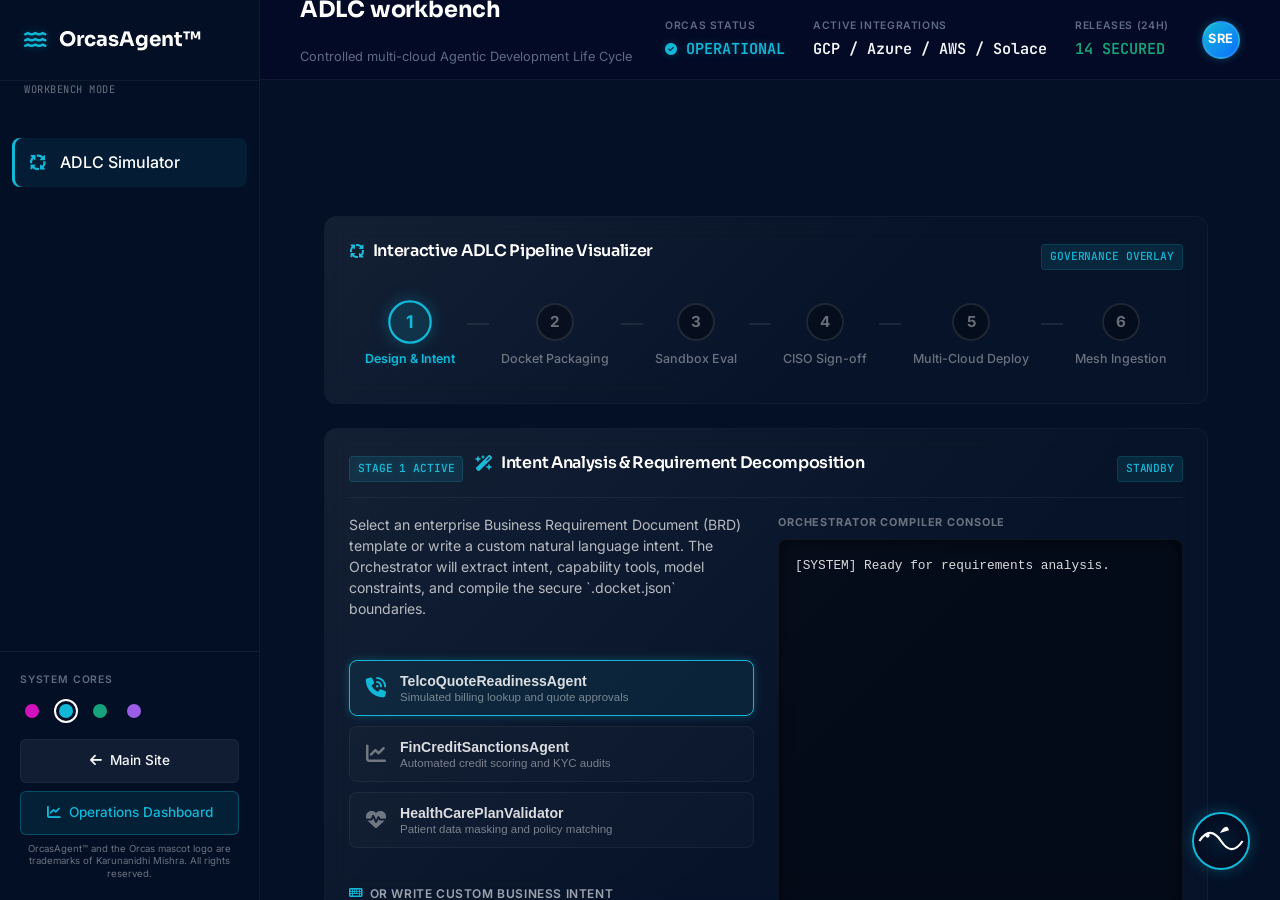
==== commit b57bde2e: "refactor: unify themes across all pages, clean copywriting layout, and ensure full theme state persi" ====
--- a/adlc.html
+++ b/adlc.html
@@ -187,7 +187,7 @@
                                     <div class="adlc-panel-grid">
                                         <div class="panel-left">
                                             <p class="panel-instructions">
-                                                Select an enterprise Business Requirement Document (BRD) template to decompose. The Orchestrator will extract intent, model constraints, and draft the core `.docket.json` envelope.
+                                                Select an enterprise Business Requirement Document (BRD) template or write a custom natural language intent. The Orchestrator will extract intent, capability tools, model constraints, and compile the secure `.docket.json` boundaries.
                                             </p>
                                             <div class="brd-template-selector">
                                                 <button class="brd-btn active" data-brd="telco">
@@ -212,6 +212,15 @@
                                                     </div>
                                                 </button>
                                             </div>
+                                            
+                                            <!-- Generative Intent Textarea -->
+                                            <div class="custom-intent-container" style="margin-top: 1.25rem; margin-bottom: 1.25rem; display: flex; flex-direction: column; gap: 0.5rem;">
+                                                <label style="font-family: var(--font-body); font-weight: 600; font-size: 0.75rem; color: #9ca3af; text-transform: uppercase; letter-spacing: 0.05em; display: flex; align-items: center; gap: 6px;">
+                                                    <i class="fa-solid fa-keyboard" style="color: var(--color-cyan-500);"></i> Or Write Custom Business Intent
+                                                </label>
+                                                <textarea id="custom-intent-textarea" placeholder="e.g. Build an agent to parse MySQL database replication logs and dispatch Slack alerts on high sync lag..." style="width: 100%; min-height: 70px; padding: 0.6rem; border-radius: 6px; border: 1px solid rgba(255,255,255,0.1); font-family: var(--font-body); font-size: 0.85rem; background-color: rgba(0, 0, 0, 0.2); color: #fff; resize: none; transition: border-color var(--transition-fast); outline: none;" onfocus="this.style.borderColor='var(--color-cyan-500)'" onblur="this.style.borderColor='rgba(255,255,255,0.1)'"></textarea>
+                                            </div>
+
                                             <button class="btn-primary adlc-action-btn" id="btn-adlc-analyze">
                                                 <i class="fa-solid fa-gears animate-spin-slow"></i> Analyze Requirements
                                             </button>
@@ -292,6 +301,51 @@
                                                     <div class="eval-track"><div class="eval-fill" id="eval-fill-latency" style="width: 0%;"></div></div>
                                                 </div>
                                             </div>
+                                            
+                                            <!-- Visual Container Simulator Widget -->
+                                            <div class="visual-container-simulator" style="margin-top: 1.25rem; margin-bottom: 1.25rem; border: 1px solid rgba(255,255,255,0.08); border-radius: 8px; padding: 1rem; background: rgba(3, 14, 34, 0.4); display: flex; flex-direction: column; gap: 0.75rem;">
+                                                <div style="display: flex; justify-content: space-between; align-items: center;">
+                                                    <span class="mono" style="font-size: 0.72rem; color: var(--color-cyan-500); font-weight: bold; letter-spacing: 0.05em; display: flex; align-items: center; gap: 6px;">
+                                                        <i class="fa-solid fa-cube animate-pulse"></i> gVisor Sandbox Container: <span id="sandbox-id-display">DCK-TELCO-7105</span>
+                                                    </span>
+                                                    <span class="badge" id="sandbox-status-indicator" style="font-size: 0.65rem; background: rgba(255,255,255,0.05);">IDLE</span>
+                                                </div>
+                                                
+                                                <div class="sandbox-visual-grid" style="display: grid; grid-template-columns: 1fr 1fr; gap: 1.25rem; align-items: center;">
+                                                    <!-- Left Column: Metrics -->
+                                                    <div class="sandbox-stats-column" style="display: flex; flex-direction: column; gap: 0.4rem;">
+                                                        <div class="stat-row" style="display: flex; justify-content: space-between; font-size: 0.75rem;">
+                                                            <span class="text-muted">CPU load</span>
+                                                            <span class="mono" id="sandbox-cpu-val" style="color: #6b7280;">0%</span>
+                                                        </div>
+                                                        <div class="stat-bar-track" style="height: 4px; background: rgba(255,255,255,0.05); border-radius: 2px; overflow: hidden;">
+                                                            <div class="stat-bar-fill" id="sandbox-cpu-fill" style="width: 0%; height: 100%; background: var(--color-cyan-500); transition: width 0.3s ease;"></div>
+                                                        </div>
+                                                        
+                                                        <div class="stat-row" style="display: flex; justify-content: space-between; font-size: 0.75rem;">
+                                                            <span class="text-muted">Memory allocated</span>
+                                                            <span class="mono" id="sandbox-mem-val" style="color: #6b7280;">0 MB</span>
+                                                        </div>
+                                                        <div class="stat-bar-track" style="height: 4px; background: rgba(255,255,255,0.05); border-radius: 2px; overflow: hidden;">
+                                                            <div class="stat-bar-fill" id="sandbox-mem-fill" style="width: 0%; height: 100%; background: var(--color-cyan-500); transition: width 0.3s ease;"></div>
+                                                        </div>
+                                                        
+                                                        <div class="stat-row" style="display: flex; justify-content: space-between; font-size: 0.75rem;">
+                                                            <span class="text-muted">Network interface</span>
+                                                            <span class="mono" id="sandbox-network-val" style="color: #6b7280; font-weight: bold;">STANDBY</span>
+                                                        </div>
+                                                    </div>
+                                                    
+                                                    <!-- Right Column: Visual Shield & Firewall -->
+                                                    <div class="sandbox-animation-container" style="display: flex; flex-direction: column; justify-content: center; align-items: center; position: relative; height: 90px; border-left: 1px solid rgba(255,255,255,0.08); padding-left: 1rem;">
+                                                        <div class="gvisor-shield-ring" id="gvisor-shield" style="width: 55px; height: 55px; border: 1.5px dashed rgba(255,255,255,0.15); border-radius: 50%; display: flex; justify-content: center; align-items: center; transition: all 0.5s ease;">
+                                                            <i class="fa-solid fa-box" id="container-box-icon" style="font-size: 1.5rem; color: #4b5563; transition: all 0.5s ease;"></i>
+                                                        </div>
+                                                        <div id="sandbox-firewall-logs" class="mono" style="font-size: 0.55rem; color: #6b7280; margin-top: 6px; text-align: center; max-width: 100%; text-overflow: ellipsis; overflow: hidden; white-space: nowrap;">Awaiting container boot...</div>
+                                                    </div>
+                                                </div>
+                                            </div>
+
                                             <button class="btn-primary adlc-action-btn" id="btn-adlc-eval">
                                                 <i class="fa-solid fa-vial"></i> Launch Sandbox & Evals
                                             </button>
@@ -326,6 +380,19 @@
                                                     </div>
                                                 </div>
                                             </div>
+                                            
+                                            <!-- ECDSA SECP256K1 Keypair display -->
+                                            <div class="ecdsa-key-display" style="margin-top: 1rem; margin-bottom: 1rem; border: 1px solid rgba(255,255,255,0.08); border-radius: 6px; padding: 0.75rem; background: rgba(3, 14, 34, 0.4); display: flex; flex-direction: column; gap: 0.4rem; font-family: var(--font-mono); font-size: 0.7rem;">
+                                                <div style="display: flex; justify-content: space-between; align-items: center; color: var(--color-cyan-500); font-weight: bold; font-size: 0.65rem; text-transform: uppercase; letter-spacing: 0.05em;">
+                                                    <span><i class="fa-solid fa-key"></i> SECP256K1 Keypair Desk</span>
+                                                    <span id="keypair-status" style="color: #6b7280;">UNGENERATED</span>
+                                                </div>
+                                                <div style="display: flex; flex-direction: column; gap: 0.25rem; color: rgba(255,255,255,0.7); line-height: 1.4;">
+                                                    <div><span style="color: #6b7280;">[PUB_KEY]</span> <span id="pub-key-hash" style="word-break: break-all; color: var(--color-cyan-500);">0x0000000000000000000000000000000000000000000000000000000000000000...</span></div>
+                                                    <div><span style="color: #6b7280;">[PRIV_KEY]</span> <span id="priv-key-hash" style="color: rgba(255,255,255,0.25); filter: blur(3px); transition: filter 0.3s; word-break: break-all;" onmouseenter="this.style.filter='none'" onmouseleave="this.style.filter='blur(3px)'">0x0000000000000000000000000000000000000000000000000000000000000000</span></div>
+                                                </div>
+                                            </div>
+
                                             <button class="btn-primary adlc-action-btn" id="btn-adlc-sign" disabled>
                                                 <i class="fa-solid fa-signature"></i> CISO Authorize & Seal
                                             </button>
@@ -367,6 +434,65 @@
                                             <div class="cloud-integration-notes" id="cloud-integration-summary">
                                                 <!-- Populated dynamically -->
                                             </div>
+
+                                            <!-- SVG Cloud Topology Blueprint -->
+                                            <div class="cloud-topology-blueprint" style="margin-top: 1rem; margin-bottom: 1rem; border: 1px solid rgba(255,255,255,0.08); border-radius: 8px; padding: 1rem; background: rgba(3, 14, 34, 0.4); display: flex; flex-direction: column; gap: 0.5rem;">
+                                                <div style="font-family: var(--font-body); font-weight: bold; font-size: 0.75rem; color: #9ca3af; text-transform: uppercase; letter-spacing: 0.05em; display: flex; align-items: center; gap: 6px;">
+                                                    <i class="fa-solid fa-network-wired" style="color: var(--color-cyan-500);"></i> Live Topology Blueprint Mapper
+                                                </div>
+                                                <div style="width: 100%; height: 95px; position: relative;">
+                                                    <svg id="topology-svg" width="100%" height="100%" viewBox="0 0 400 100" style="overflow: visible;">
+                                                        <!-- Paths with dash arrays for glowing traversal -->
+                                                        <path id="svg-flow-path" d="M 40 50 L 150 50 L 260 50 L 360 50" fill="none" stroke="rgba(255, 255, 255, 0.08)" stroke-width="3" />
+                                                        <path id="svg-flow-path-glowing" d="M 40 50 L 150 50 L 260 50 L 360 50" fill="none" stroke="var(--color-primary)" stroke-width="3" stroke-dasharray="15, 120" stroke-dashoffset="0" style="display: none;" />
+                                                        
+                                                        <!-- Node 1: Compiler -->
+                                                        <g transform="translate(40, 50)">
+                                                            <circle cx="0" cy="0" r="18" fill="#0d1527" stroke="rgba(255,255,255,0.15)" stroke-width="2" id="node-compiler" />
+                                                            <foreignObject x="-8" y="-8" width="16" height="16">
+                                                                <div style="display: flex; justify-content: center; align-items: center; width: 100%; height: 100%; color: #9ca3af;">
+                                                                    <i class="fa-solid fa-gears" style="font-size: 10px;"></i>
+                                                                </div>
+                                                            </foreignObject>
+                                                            <text x="0" y="32" text-anchor="middle" fill="#9ca3af" font-size="8" font-family="var(--font-body)">COMPILER</text>
+                                                        </g>
+                                                        
+                                                        <!-- Node 2: Registry -->
+                                                        <g transform="translate(150, 50)">
+                                                            <circle cx="0" cy="0" r="18" fill="#0d1527" stroke="rgba(255,255,255,0.15)" stroke-width="2" id="node-registry" />
+                                                            <foreignObject x="-8" y="-8" width="16" height="16">
+                                                                <div style="display: flex; justify-content: center; align-items: center; width: 100%; height: 100%; color: #9ca3af;">
+                                                                    <i class="fa-solid fa-database" style="font-size: 10px;"></i>
+                                                                </div>
+                                                            </foreignObject>
+                                                            <text x="0" y="32" text-anchor="middle" fill="#9ca3af" font-size="8" font-family="var(--font-body)">REGISTRY</text>
+                                                        </g>
+                                                        
+                                                        <!-- Node 3: Target Cloud -->
+                                                        <g transform="translate(260, 50)">
+                                                            <circle cx="0" cy="0" r="18" fill="#0d1527" stroke="rgba(255,255,255,0.15)" stroke-width="2" id="node-target-cloud" />
+                                                            <foreignObject x="-8" y="-8" width="16" height="16">
+                                                                <div id="target-cloud-icon-div" style="display: flex; justify-content: center; align-items: center; width: 100%; height: 100%; color: #9ca3af;">
+                                                                    <i id="target-cloud-icon" class="fa-brands fa-google" style="font-size: 11px;"></i>
+                                                                </div>
+                                                            </foreignObject>
+                                                            <text x="0" y="32" text-anchor="middle" id="target-cloud-label" fill="#9ca3af" font-size="8" font-family="var(--font-body)">GCP GKE</text>
+                                                        </g>
+
+                                                        <!-- Node 4: Solace Broker -->
+                                                        <g transform="translate(360, 50)">
+                                                            <circle cx="0" cy="0" r="14" fill="#0d1527" stroke="rgba(255,255,255,0.15)" stroke-width="1.5" id="node-solace" />
+                                                            <foreignObject x="-7" y="-7" width="14" height="14">
+                                                                <div style="display: flex; justify-content: center; align-items: center; width: 100%; height: 100%; color: #9ca3af;">
+                                                                    <i class="fa-solid fa-circle-nodes" style="font-size: 8px;"></i>
+                                                                </div>
+                                                            </foreignObject>
+                                                            <text x="0" y="28" text-anchor="middle" fill="#9ca3af" font-size="8" font-family="var(--font-body)">SOLACE</text>
+                                                        </g>
+                                                    </svg>
+                                                </div>
+                                            </div>
+
                                             <button class="btn-primary adlc-action-btn" id="btn-adlc-deploy">
                                                 <i class="fa-solid fa-cloud-arrow-up"></i> Generate IaC & Promote
                                             </button>
@@ -396,9 +522,21 @@
                                                 Your agent is emitting active cryptographic heartbeats. The NSAM Event Broker (Solace) has validated the signature, registered the capability cards in `webui_gateway.db`, and synchronized the live Mesh Window Topology!
                                             </p>
                                         </div>
-                                        <div class="widget-body" style="padding: 0; margin-top: 24px;">
+
+                                        <!-- Live Solace Mesh Event Ticker -->
+                                        <div class="live-mesh-event-ticker" style="margin-top: 1.5rem; margin-bottom: 1rem; border: 1px solid rgba(255,255,255,0.08); border-radius: 8px; padding: 1rem; background: rgba(3, 14, 34, 0.4); display: flex; flex-direction: column; gap: 0.5rem; font-family: var(--font-mono); font-size: 0.72rem;">
+                                            <div style="display: flex; justify-content: space-between; align-items: center; color: var(--color-cyan-500); font-weight: bold; font-size: 0.7rem; text-transform: uppercase; letter-spacing: 0.05em; border-bottom: 1px solid rgba(255,255,255,0.05); padding-bottom: 6px; margin-bottom: 4px;">
+                                                <span><i class="fa-solid fa-signal animate-pulse" style="color: var(--color-primary);"></i> Live Solace Mesh Event Stream</span>
+                                                <span id="mesh-broker-rate" style="color: #6b7280; font-size: 0.65rem;">Topic: nsam/deployment/telemetry</span>
+                                            </div>
+                                            <div id="mesh-event-ticker-stream" style="display: flex; flex-direction: column; gap: 0.35rem; max-height: 110px; overflow-y: auto; padding-right: 4px; line-height: 1.3;">
+                                                <span class="line text-muted" style="color: #6b7280; font-style: italic;">Awaiting mesh handshake attestation...</span>
+                                            </div>
+                                        </div>
+
+                                        <div class="widget-body" style="padding: 0; margin-top: 1rem;">
                                             <span class="console-label">SOLACE EVENT BROKER REGISTRY LOGS</span>
-                                            <div class="adlc-console" id="adlc-console-6" style="max-height: 180px;">
+                                            <div class="adlc-console" id="adlc-console-6" style="max-height: 140px;">
                                                 <span class="line text-muted">[SYSTEM] Listening on topic: "nsam/deployment/registry"</span>
                                             </div>
                                         </div>
